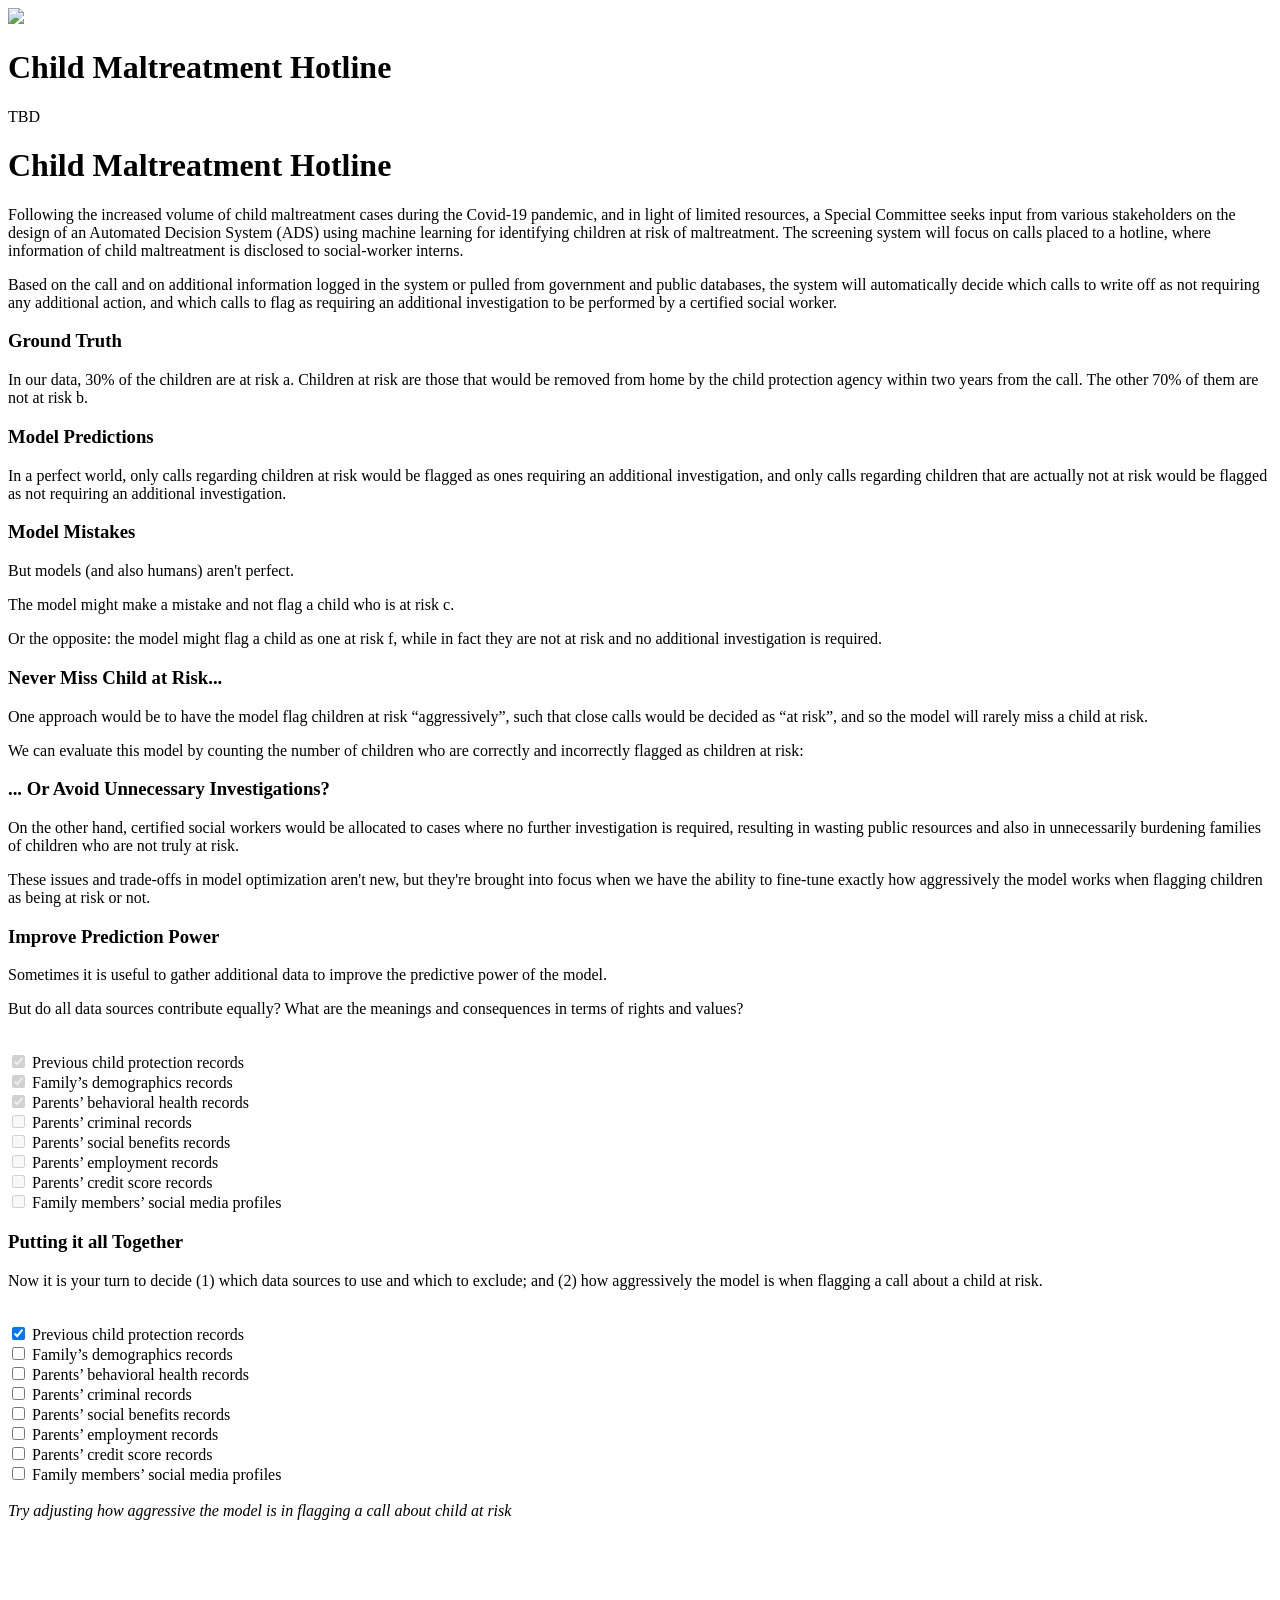
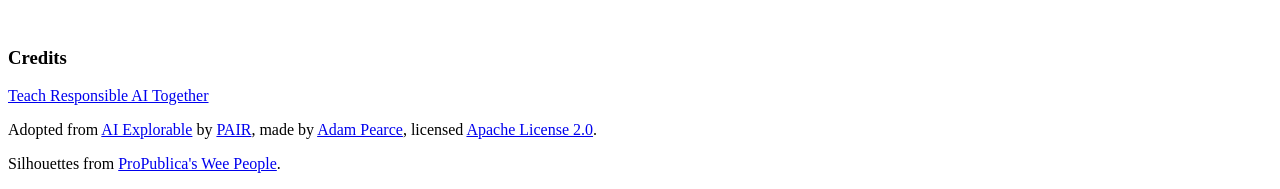
==== website/index.html @ e08fc0c8 "Rename tradeoff folder to website" ====
<!--
@license
Copyright 2020 Google. All Rights Reserved.

Licensed under the Apache License, Version 2.0 (the "License");
you may not use this file except in compliance with the License.
You may obtain a copy of the License at

    http://www.apache.org/licenses/LICENSE-2.0

Unless required by applicable law or agreed to in writing, software
distributed under the License is distributed on an "AS IS" BASIS,
WITHOUT WARRANTIES OR CONDITIONS OF ANY KIND, either express or implied.
See the License for the specific language governing permissions and
limitations under the License.
-->

<!DOCTYPE html>

<html>

<head>
  <meta charset="utf-8">
  <meta name="viewport" content="width=device-width, initial-scale=1">

  <!-- <link rel="apple-touch-icon" sizes="180x180" href="https://pair.withgoogle.com/images/favicon/apple-touch-icon.png">
  <link rel="icon" type="image/png" sizes="32x32" href="https://pair.withgoogle.com/images/favicon/favicon-32x32.png">
  <link rel="icon" type="image/png" sizes="16x16" href="https://pair.withgoogle.com/images/favicon/favicon-16x16.png">
  <link rel="mask-icon" href="https://pair.withgoogle.com/images/favicon/safari-pinned-tab.svg" color="#00695c">
  <link rel="shortcut icon" href="https://pair.withgoogle.com/images/favicon.ico"> -->

  <script>
    !(function () {
      var url = window.location.href
      if (url.slice(-1) != '/' && !url.includes('.html')) window.location = url + '/'
    })()
  </script>

  <title>Child Maltreatment Hotline</title>
  <meta property="og:title" content="Child Maltreatment Hotline">
  <meta property="og:url" content="https://tradeoff.responsibly.ai">

  
  <meta name="og:description" content="TBD">
  
  

  <link rel="stylesheet" type="text/css" href="/style_global.css">

  <link href='https://fonts.googleapis.com/css?family=Roboto+Slab:400,500,700|Roboto:700,500,300' rel='stylesheet'
    type='text/css'>
  <link href="https://fonts.googleapis.com/css?family=Google+Sans:400,500,700" rel="stylesheet">

  <meta name="viewport" content="width=device-width">
</head>

<body>
  <div class='header'>
    <!-- <div class='header-left'> -->
    <a href='https://teach.responsibly.ai/'>
      <img src='https://learn.responsibly.ai/assets/logo.png' style='width: 150px'></img>
    </a>
    <!-- <a href='../'>Explorables</a> -->
    <!-- </div> -->
  </div>

  <h1 class='headline'>Child Maltreatment Hotline</h1>
  <div class="post-summary">TBD</div>
  
<link rel="stylesheet" href="/third_party/weepeople.css">
<link rel="stylesheet" href="/graph-scroll.css">
<link rel="stylesheet" href="/style.css">

<div id='container' class='container-1'>
    <div id='graph'></div>
    <div id='sections'>


        <div>
            <h1>Child Maltreatment Hotline</h1>

            <p>Following the increased volume of child maltreatment cases during the Covid-19 pandemic, and in light of
                limited
                resources, a Special Committee seeks input from various stakeholders on the design of an Automated
                Decision System (ADS)
                using machine learning for identifying children at risk of maltreatment. The screening system will focus
                on calls placed
                to a hotline, where information of child maltreatment is disclosed to social-worker interns.


            <p>Based on the call and on additional information logged in the system or pulled from government and public
                databases, the
                system will automatically decide which calls to write off as not requiring any additional action, and
                which calls to
                flag as requiring an additional investigation to be performed by a certified social worker.


        </div>


        <div>
            <h3>Ground Truth</h3>

            <p>In our data, 30% of the children are at risk <wee class='sick'>a</wee>. Children at risk are those that
                would be removed from home by the child protection agency within two years from the
                call. The other 70% of them are not at risk <wee class='well'>b</wee>.
        </div>


        <div>
            <h3>Model Predictions</h3>


            <p>In a perfect world, only calls regarding children at risk would be <bg class='sick'>flagged as ones
                    requiring an additional
                    investigation</bg>, and only calls regarding children that are actually not at risk would be <bg>
                    flagged
                    as not requiring an
                    additional investigation</bg>.

        </div>


        <div>
            <h3>Model Mistakes</h3>

            <p>But models (and also humans) aren't perfect.

            <p>The model might make a mistake and not flag a child who is at risk <wee class='sick bg-well'>c</wee>.

            <p>Or the opposite: the model might flag a child as one at risk <wee class='well bg-sick'>f</wee>, while in
                fact they are not at risk and no additional investigation is required.
        </div>


        <div>
            <h3>Never Miss Child at Risk...</h3>

            <p>One approach would be to have the model flag children at risk “aggressively”, such that close calls would
                be decided as
                “at risk”, and so the model will rarely miss a child at risk.

            <p>We can evaluate this model by counting the number of children who are correctly and incorrectly flagged
                as children at
                risk:

            <div class='metrics'></div>

        </div>


        <div>
            <h3>... Or Avoid Unnecessary Investigations?</h3>

            <p>On the other hand, certified social workers would be allocated to cases where no further investigation is
                required,
                resulting in wasting public resources and also in unnecessarily burdening families of children who are
                not truly at
                risk.

            <div class='metrics'></div>

            <p>These issues and trade-offs in model optimization aren't new, but they're brought into focus when we have
                the ability to
                fine-tune exactly how aggressively the model works when flagging children as being at risk or not.

        </div>

        <div>
            <h3>Improve Prediction Power</h3>

            <p>Sometimes it is useful to gather additional data to improve the predictive power of the model.
            <p>But do all data sources contribute equally? What are the meanings and consequences in terms of rights and
                values?

            <div class='metrics'></div>
            <br>


            <form>
                <input type="checkbox" id="child-protection" name="child-protection" value=".2" checked disabled>
                <label for="child-protection">Previous child protection records</label><br>

                <input type="checkbox" id="bio" name="bio" value=".2" checked disabled>
                <label for="bio">Family’s demographics records</label><br>

                <input type="checkbox" id="behavioral-health" name="behavioral-health" value=".1" checked disabled>
                <label for="behavioral-health">Parents’ behavioral health records</label><br>

                <input type="checkbox" id="criminal" name="criminal" value=".1" disabled>
                <label for="criminal">Parents’ criminal records</label><br>

                <input type="checkbox" id="social-benefits" name="social-benefits" value=".05" disabled>
                <label for="social-benefits">Parents’ social benefits records</label><br>

                <input type="checkbox" id="employment" name="employment" value=".1" disabled>
                <label for="employment">Parents’ employment records</label><br>

                <input type="checkbox" id="credit-score" name="credit-score" value=".05" disabled>
                <label for="credit-score">Parents’ credit score records</label><br>

                <input type="checkbox" id="social-media" name="social-media" value=".25" disabled>
                <label for="social-media">Family members’ social media profiles</label><br>
            </form>



        </div>

        <div>
            <h3>Putting it all Together</h3>

            <p>Now it is your turn to decide (1) which data sources to use and which to exclude; and (2) how
                aggressively the model is
                when flagging a call about a child at risk.


            <div class='metrics'></div>

            <br>

            <form id="datasources">

                <input type="checkbox" id="child-protection" name="child-protection" value=".2" checked>
                <label for="child-protection">Previous child protection records</label>
                <span data-tooltip="Previous calls to hotline, investigation and reports on each family member.">
                    <i class="fa-solid fa-circle-info icon"></i>
                </span>
                <br>

                <input type="checkbox" id="bio" name="bio" value=".2">
                <label for="bio">Family’s demographics records</label>
                <span data-tooltip="Age, race, ethnicity, gender, marital status, number of children and address.">
                    <i class="fa-solid fa-circle-info icon"></i>
                </span>
                <br>

                <input type="checkbox" id="behavioral-health" name="behavioral-health" value=".1">
                <label for="behavioral-health">Parents’ behavioral health records</label>
                <span data-tooltip="Medication prescriptions, counseling session start and stop times, results of clinical tests, diagnosis, symptoms and prognosis.">
                    <i class="fa-solid fa-circle-info icon"></i>
                </span>
                <br>

                <input type="checkbox" id="criminal" name="criminal" value=".1">
                <label for="criminal">Parents’ criminal records</label>
                <span data-tooltip="Arrests, criminal charges and the disposition of those charges.">
                    <i class="fa-solid fa-circle-info icon"></i>
                </span>
                <br>

                <input type="checkbox" id="social-benefits" name="social-benefits" value=".05">
                <label for="social-benefits">Parents’ social benefits records</label>
                <span data-tooltip="Past and current support from government  social welfare services and agencies.">
                    <i class="fa-solid fa-circle-info icon"></i>
                </span>
                <br>

                <input type="checkbox" id="employment" name="employment" value=".1">
                <label for="employment">Parents’ employment records</label>
                <span data-tooltip="Past and current employment, including start and end dates, employer name and job title.">
                    <i class="fa-solid fa-circle-info icon"></i>
                </span>
                <br>

                <input type="checkbox" id="credit-score" name="credit-score" value=".05">
                <label for="credit-score">Parents’ credit score records</label>
                <span data-tooltip="Credit scores, credit accounts, payment history, account balances, bankruptcies.">
                    <i class="fa-solid fa-circle-info icon"></i>
                </span>
                <br>

                <input type="checkbox" id="social-media" name="social-media" value=".25">
                <label for="social-media">Family members’ social media profiles</label>
                <span data-tooltip="Social media username and publicly available information in all social media platforms.">
                    <i class="fa-solid fa-circle-info icon"></i>
                </span>
                <br>

            </form>

            <br>
            <div class='slider threshold'></div>
            <i id='adjust-text'> Try adjusting how aggressive the model is in flagging a call about child at
                risk</i>
        </div>



    </div>
</div>
</div>
</div>

<br><br><br><br><br><br>

<h3>Credits</h3>

<p><a href="https://teach.responsibly.ai/">Teach Responsible AI Together</a>

<p>Adopted from <a href="https://pair.withgoogle.com/explorables/">AI Explorable</a> by <a
        href="https://pair.withgoogle.com/">PAIR</a>, made by <a href="https://roadtolarissa.com/">Adam Pearce</a>,
    licensed <a href="https://github.com/PAIR-code/ai-explorables">Apache License 2.0</a>.


<p>Silhouettes from <a href='https://github.com/propublica/weepeople'>ProPublica's Wee People</a>.




    <script src='/third_party/seedrandom.min.js'></script>
    <script src='/third_party/d3_.js'></script>
    <script src='/third_party/swoopy-drag.js'></script>
    <script src='/third_party/topojson-server.js'></script>
    <script src='/third_party/topojson-client.js'></script>
    <script src='/third_party/misc.js'></script>
    <script src='/annotations.js'></script>

    <script src='/students.js'></script>
    <script src='/sel.js'></script>
    <script src='/slider.js'></script>
    <script src='/mini.js'></script>
    <script src='/metrics.js'></script>
    <script src='/slides.js'></script>
    <script src='/sim-params.js'></script>
    <script src='/data-sources.js'></script>
    <script src='/gs.js'></script>
    <script src='/init.js'></script>

    <link rel="stylesheet" href="/base-rate/style.css">
    <script src='/base-rate/script.js'></script>

    <link rel="stylesheet" type="text/css" href="/tooltip.css">
    <script src="https://kit.fontawesome.com/994e94b7a6.js" crossorigin="anonymous"></script>

    <!-- <script src='../third_party/recirc.js'></script> -->
</body>

<!-- <script async src="https://www.googletagmanager.com/gtag/js?id=UA-138505774-1"></script>
<script>
  if (window.location.origin === 'https://pair.withgoogle.com') {
    window.dataLayer = window.dataLayer || [];
    function gtag() { dataLayer.push(arguments); }
    gtag('js', new Date());
    gtag('config', 'UA-138505774-1');
  }
</script> -->


</html>
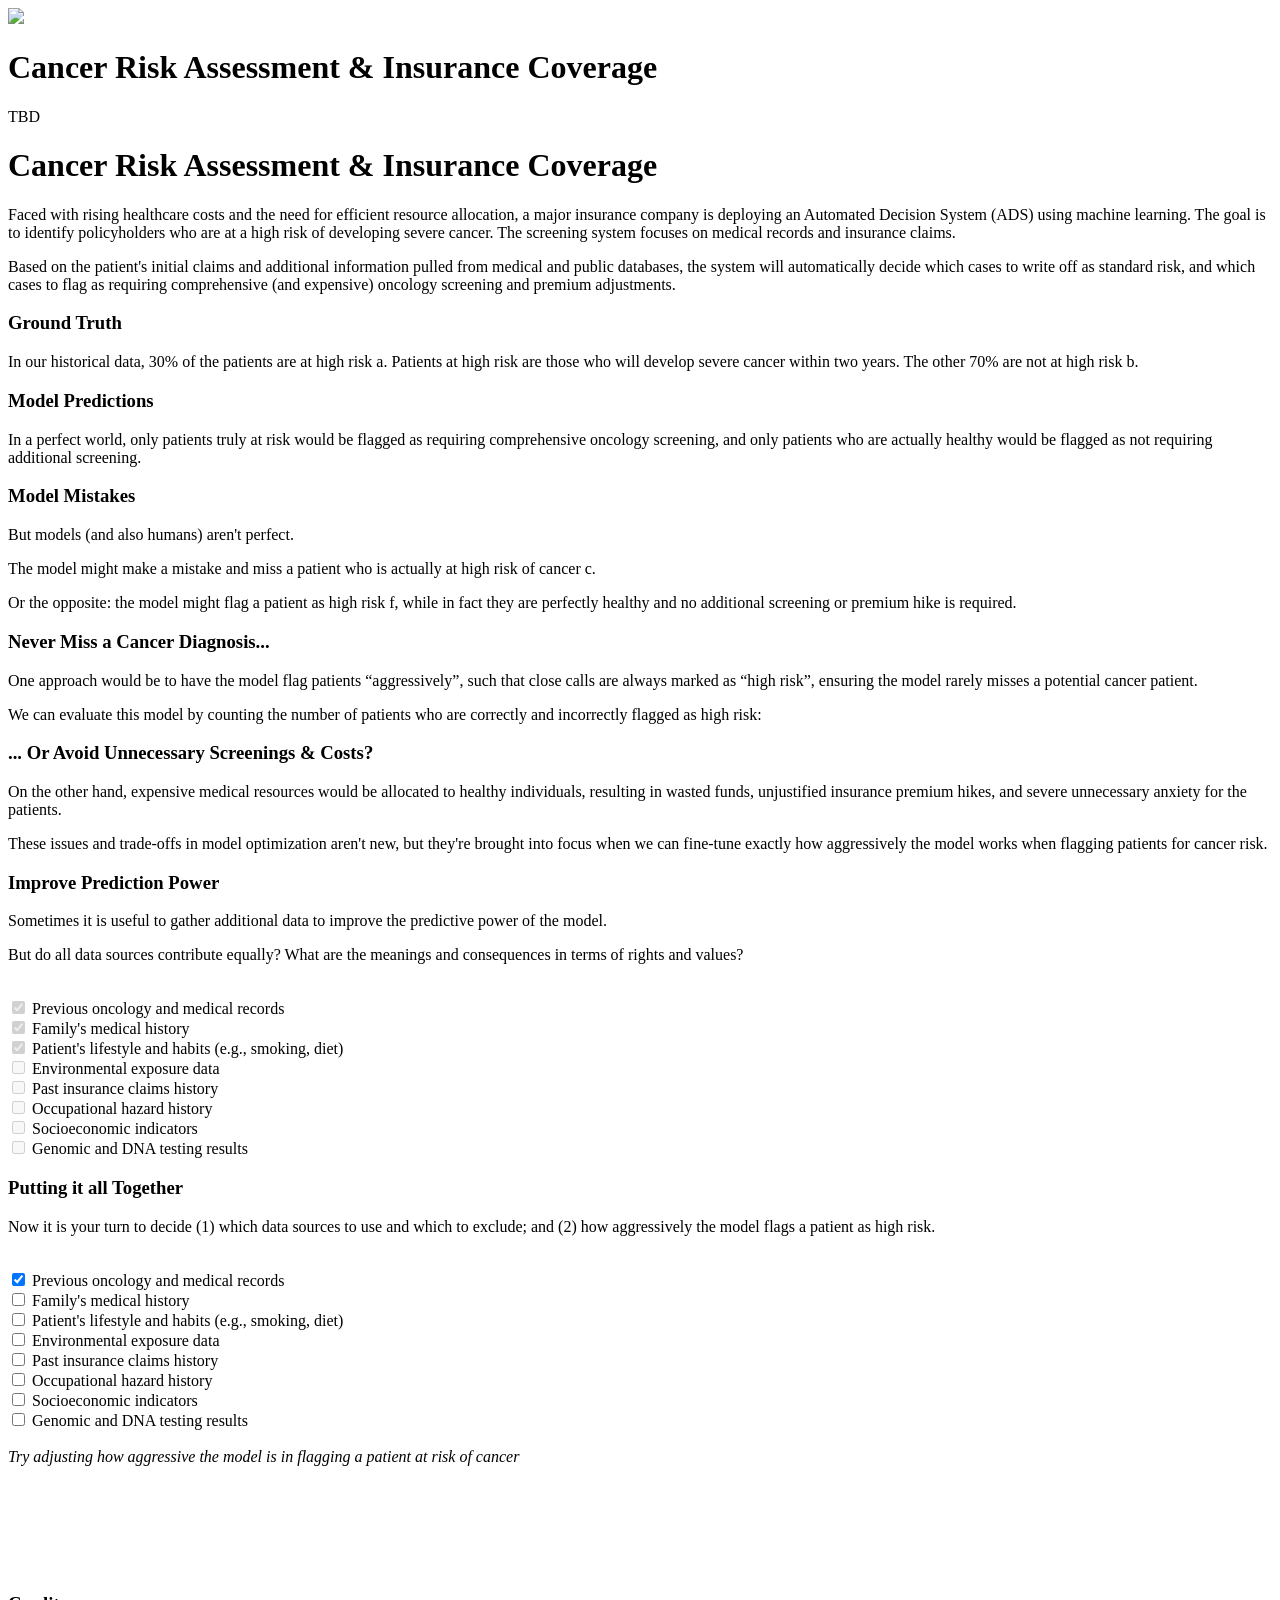
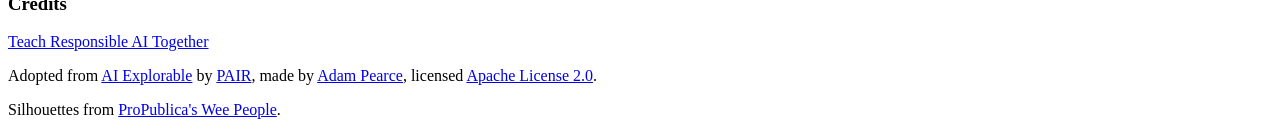
==== commit 2bd2637a: "Update index.html narrative to Cancer Risk Assessment & Insurance Coverage" ====
--- a/website/index.html
+++ b/website/index.html
@@ -36,8 +36,8 @@
     })()
   </script>
 
-  <title>Child Maltreatment Hotline</title>
-  <meta property="og:title" content="Child Maltreatment Hotline">
+  <title>Cancer Risk Assessment & Insurance Coverage</title>
+  <meta property="og:title" content="Cancer Risk Assessment & Insurance Coverage">
   <meta property="og:url" content="https://tradeoff.responsibly.ai">
 
   
@@ -64,7 +64,7 @@
     <!-- </div> -->
   </div>
 
-  <h1 class='headline'>Child Maltreatment Hotline</h1>
+  <h1 class='headline'>Cancer Risk Assessment & Insurance Coverage</h1>
   <div class="post-summary">TBD</div>
   
 <link rel="stylesheet" href="/third_party/weepeople.css">
@@ -77,22 +77,12 @@
 
 
         <div>
-            <h1>Child Maltreatment Hotline</h1>
-
-            <p>Following the increased volume of child maltreatment cases during the Covid-19 pandemic, and in light of
-                limited
-                resources, a Special Committee seeks input from various stakeholders on the design of an Automated
-                Decision System (ADS)
-                using machine learning for identifying children at risk of maltreatment. The screening system will focus
-                on calls placed
-                to a hotline, where information of child maltreatment is disclosed to social-worker interns.
-
-
-            <p>Based on the call and on additional information logged in the system or pulled from government and public
-                databases, the
-                system will automatically decide which calls to write off as not requiring any additional action, and
-                which calls to
-                flag as requiring an additional investigation to be performed by a certified social worker.
+            <h1>Cancer Risk Assessment & Insurance Coverage</h1>
+
+            <p>Faced with rising healthcare costs and the need for efficient resource allocation, a major insurance company is deploying an Automated Decision System (ADS) using machine learning. The goal is to identify policyholders who are at a high risk of developing severe cancer. The screening system focuses on medical records and insurance claims.
+
+
+            <p>Based on the patient's initial claims and additional information pulled from medical and public databases, the system will automatically decide which cases to write off as standard risk, and which cases to flag as requiring comprehensive (and expensive) oncology screening and premium adjustments.
 
 
         </div>
@@ -101,9 +91,7 @@
         <div>
             <h3>Ground Truth</h3>
 
-            <p>In our data, 30% of the children are at risk <wee class='sick'>a</wee>. Children at risk are those that
-                would be removed from home by the child protection agency within two years from the
-                call. The other 70% of them are not at risk <wee class='well'>b</wee>.
+            <p>In our historical data, 30% of the patients are at high risk <wee class='sick'>a</wee>. Patients at high risk are those who will develop severe cancer within two years. The other 70% are not at high risk <wee class='well'>b</wee>.
         </div>
 
 
@@ -111,12 +99,7 @@
             <h3>Model Predictions</h3>
 
 
-            <p>In a perfect world, only calls regarding children at risk would be <bg class='sick'>flagged as ones
-                    requiring an additional
-                    investigation</bg>, and only calls regarding children that are actually not at risk would be <bg>
-                    flagged
-                    as not requiring an
-                    additional investigation</bg>.
+            <p>In a perfect world, only patients truly at risk would be <bg class='sick'>flagged as requiring comprehensive oncology screening</bg>, and only patients who are actually healthy would be <bg>flagged as not requiring additional screening</bg>.
 
         </div>
 
@@ -126,23 +109,18 @@
 
             <p>But models (and also humans) aren't perfect.
 
-            <p>The model might make a mistake and not flag a child who is at risk <wee class='sick bg-well'>c</wee>.
-
-            <p>Or the opposite: the model might flag a child as one at risk <wee class='well bg-sick'>f</wee>, while in
-                fact they are not at risk and no additional investigation is required.
-        </div>
-
-
-        <div>
-            <h3>Never Miss Child at Risk...</h3>
-
-            <p>One approach would be to have the model flag children at risk “aggressively”, such that close calls would
-                be decided as
-                “at risk”, and so the model will rarely miss a child at risk.
-
-            <p>We can evaluate this model by counting the number of children who are correctly and incorrectly flagged
-                as children at
-                risk:
+            <p>The model might make a mistake and miss a patient who is actually at high risk of cancer <wee class='sick bg-well'>c</wee>.
+
+            <p>Or the opposite: the model might flag a patient as high risk <wee class='well bg-sick'>f</wee>, while in fact they are perfectly healthy and no additional screening or premium hike is required.
+        </div>
+
+
+        <div>
+            <h3>Never Miss a Cancer Diagnosis...</h3>
+
+            <p>One approach would be to have the model flag patients “aggressively”, such that close calls are always marked as “high risk”, ensuring the model rarely misses a potential cancer patient.
+
+            <p>We can evaluate this model by counting the number of patients who are correctly and incorrectly flagged as high risk:
 
             <div class='metrics'></div>
 
@@ -150,19 +128,13 @@
 
 
         <div>
-            <h3>... Or Avoid Unnecessary Investigations?</h3>
-
-            <p>On the other hand, certified social workers would be allocated to cases where no further investigation is
-                required,
-                resulting in wasting public resources and also in unnecessarily burdening families of children who are
-                not truly at
-                risk.
+            <h3>... Or Avoid Unnecessary Screenings & Costs?</h3>
+
+            <p>On the other hand, expensive medical resources would be allocated to healthy individuals, resulting in wasted funds, unjustified insurance premium hikes, and severe unnecessary anxiety for the patients.
 
             <div class='metrics'></div>
 
-            <p>These issues and trade-offs in model optimization aren't new, but they're brought into focus when we have
-                the ability to
-                fine-tune exactly how aggressively the model works when flagging children as being at risk or not.
+            <p>These issues and trade-offs in model optimization aren't new, but they're brought into focus when we can fine-tune exactly how aggressively the model works when flagging patients for cancer risk.
 
         </div>
 
@@ -179,28 +151,28 @@
 
             <form>
                 <input type="checkbox" id="child-protection" name="child-protection" value=".2" checked disabled>
-                <label for="child-protection">Previous child protection records</label><br>
+                <label for="child-protection">Previous oncology and medical records</label><br>
 
                 <input type="checkbox" id="bio" name="bio" value=".2" checked disabled>
-                <label for="bio">Family’s demographics records</label><br>
+                <label for="bio">Family's medical history</label><br>
 
                 <input type="checkbox" id="behavioral-health" name="behavioral-health" value=".1" checked disabled>
-                <label for="behavioral-health">Parents’ behavioral health records</label><br>
+                <label for="behavioral-health">Patient's lifestyle and habits (e.g., smoking, diet)</label><br>
 
                 <input type="checkbox" id="criminal" name="criminal" value=".1" disabled>
-                <label for="criminal">Parents’ criminal records</label><br>
+                <label for="criminal">Environmental exposure data</label><br>
 
                 <input type="checkbox" id="social-benefits" name="social-benefits" value=".05" disabled>
-                <label for="social-benefits">Parents’ social benefits records</label><br>
+                <label for="social-benefits">Past insurance claims history</label><br>
 
                 <input type="checkbox" id="employment" name="employment" value=".1" disabled>
-                <label for="employment">Parents’ employment records</label><br>
+                <label for="employment">Occupational hazard history</label><br>
 
                 <input type="checkbox" id="credit-score" name="credit-score" value=".05" disabled>
-                <label for="credit-score">Parents’ credit score records</label><br>
+                <label for="credit-score">Socioeconomic indicators</label><br>
 
                 <input type="checkbox" id="social-media" name="social-media" value=".25" disabled>
-                <label for="social-media">Family members’ social media profiles</label><br>
+                <label for="social-media">Genomic and DNA testing results</label><br>
             </form>
 
 
@@ -210,9 +182,7 @@
         <div>
             <h3>Putting it all Together</h3>
 
-            <p>Now it is your turn to decide (1) which data sources to use and which to exclude; and (2) how
-                aggressively the model is
-                when flagging a call about a child at risk.
+            <p>Now it is your turn to decide (1) which data sources to use and which to exclude; and (2) how aggressively the model flags a patient as high risk.
 
 
             <div class='metrics'></div>
@@ -222,56 +192,56 @@
             <form id="datasources">
 
                 <input type="checkbox" id="child-protection" name="child-protection" value=".2" checked>
-                <label for="child-protection">Previous child protection records</label>
+                <label for="child-protection">Previous oncology and medical records</label>
                 <span data-tooltip="Previous calls to hotline, investigation and reports on each family member.">
                     <i class="fa-solid fa-circle-info icon"></i>
                 </span>
                 <br>
 
                 <input type="checkbox" id="bio" name="bio" value=".2">
-                <label for="bio">Family’s demographics records</label>
+                <label for="bio">Family's medical history</label>
                 <span data-tooltip="Age, race, ethnicity, gender, marital status, number of children and address.">
                     <i class="fa-solid fa-circle-info icon"></i>
                 </span>
                 <br>
 
                 <input type="checkbox" id="behavioral-health" name="behavioral-health" value=".1">
-                <label for="behavioral-health">Parents’ behavioral health records</label>
+                <label for="behavioral-health">Patient's lifestyle and habits (e.g., smoking, diet)</label>
                 <span data-tooltip="Medication prescriptions, counseling session start and stop times, results of clinical tests, diagnosis, symptoms and prognosis.">
                     <i class="fa-solid fa-circle-info icon"></i>
                 </span>
                 <br>
 
                 <input type="checkbox" id="criminal" name="criminal" value=".1">
-                <label for="criminal">Parents’ criminal records</label>
+                <label for="criminal">Environmental exposure data</label>
                 <span data-tooltip="Arrests, criminal charges and the disposition of those charges.">
                     <i class="fa-solid fa-circle-info icon"></i>
                 </span>
                 <br>
 
                 <input type="checkbox" id="social-benefits" name="social-benefits" value=".05">
-                <label for="social-benefits">Parents’ social benefits records</label>
+                <label for="social-benefits">Past insurance claims history</label>
                 <span data-tooltip="Past and current support from government  social welfare services and agencies.">
                     <i class="fa-solid fa-circle-info icon"></i>
                 </span>
                 <br>
 
                 <input type="checkbox" id="employment" name="employment" value=".1">
-                <label for="employment">Parents’ employment records</label>
+                <label for="employment">Occupational hazard history</label>
                 <span data-tooltip="Past and current employment, including start and end dates, employer name and job title.">
                     <i class="fa-solid fa-circle-info icon"></i>
                 </span>
                 <br>
 
                 <input type="checkbox" id="credit-score" name="credit-score" value=".05">
-                <label for="credit-score">Parents’ credit score records</label>
+                <label for="credit-score">Socioeconomic indicators</label>
                 <span data-tooltip="Credit scores, credit accounts, payment history, account balances, bankruptcies.">
                     <i class="fa-solid fa-circle-info icon"></i>
                 </span>
                 <br>
 
                 <input type="checkbox" id="social-media" name="social-media" value=".25">
-                <label for="social-media">Family members’ social media profiles</label>
+                <label for="social-media">Genomic and DNA testing results</label>
                 <span data-tooltip="Social media username and publicly available information in all social media platforms.">
                     <i class="fa-solid fa-circle-info icon"></i>
                 </span>
@@ -281,8 +251,7 @@
 
             <br>
             <div class='slider threshold'></div>
-            <i id='adjust-text'> Try adjusting how aggressive the model is in flagging a call about child at
-                risk</i>
+            <i id='adjust-text'> Try adjusting how aggressive the model is in flagging a patient at risk of cancer</i>
         </div>
 
 
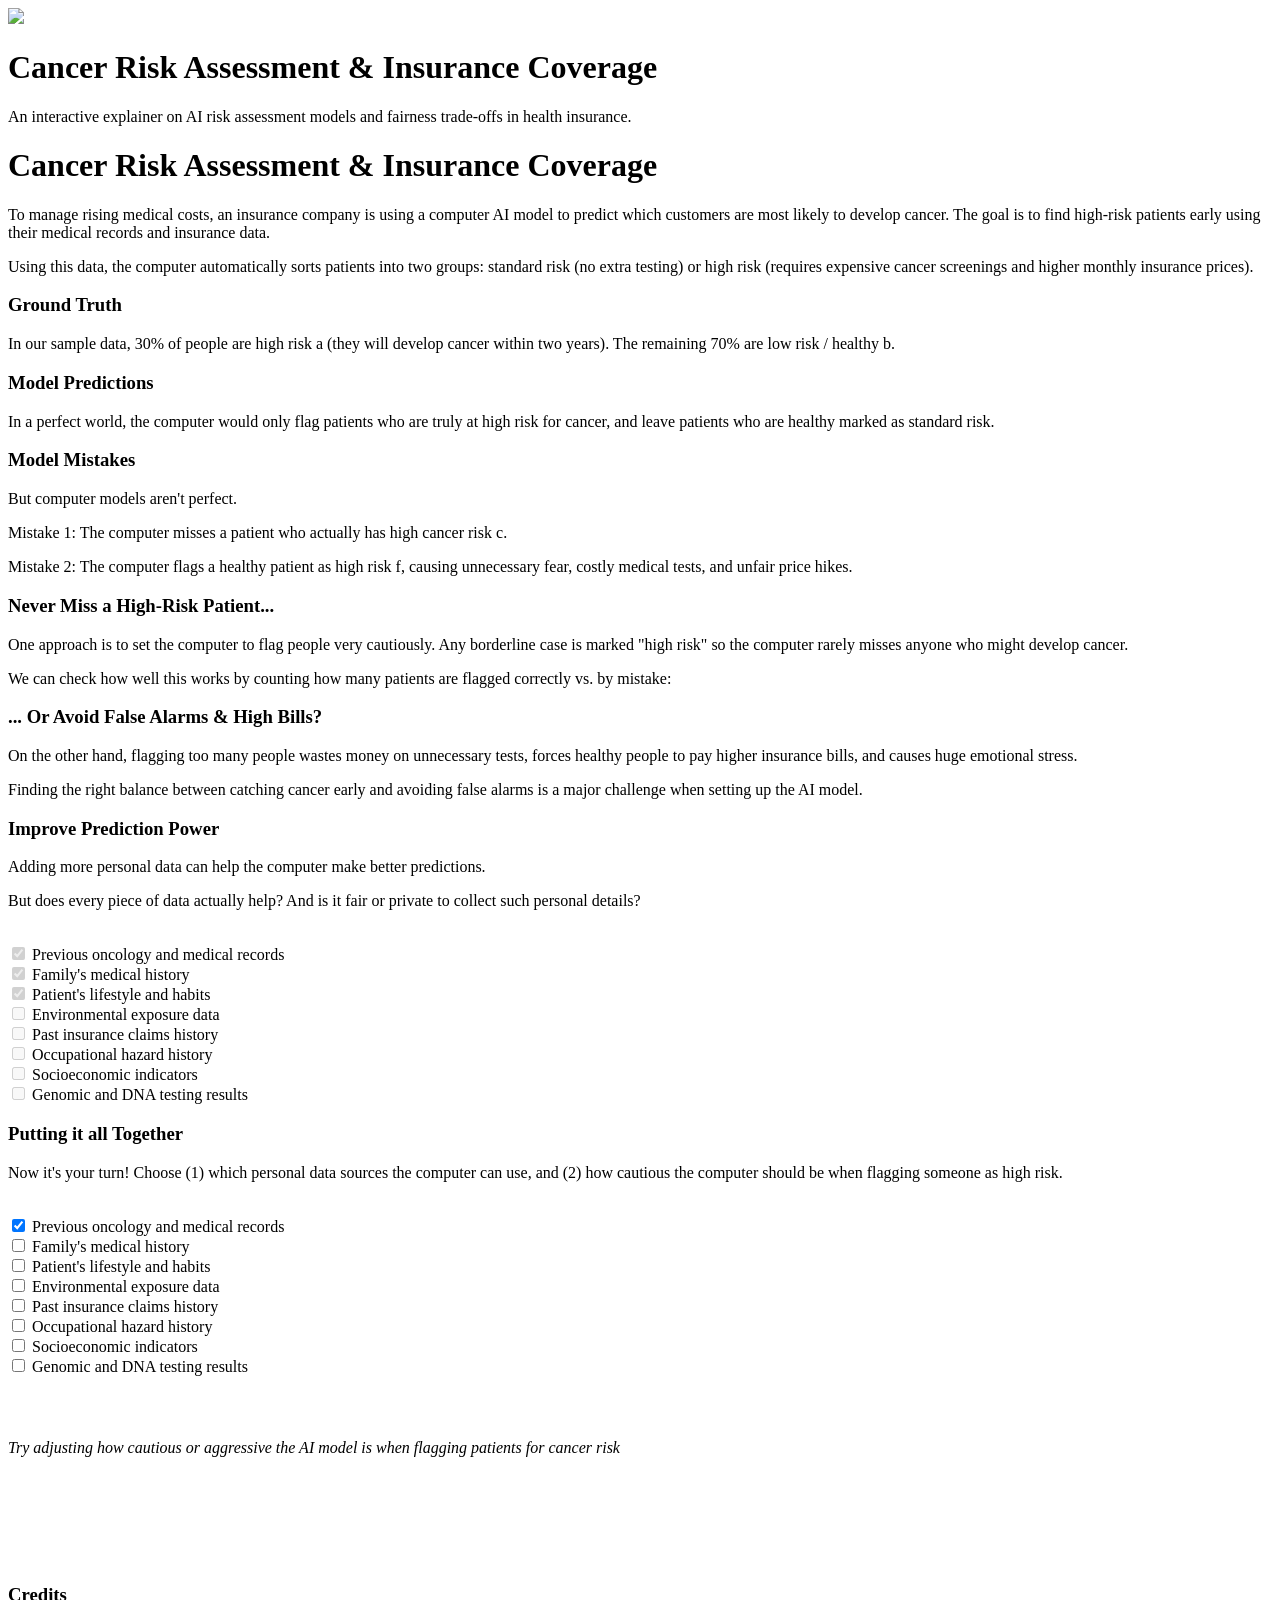
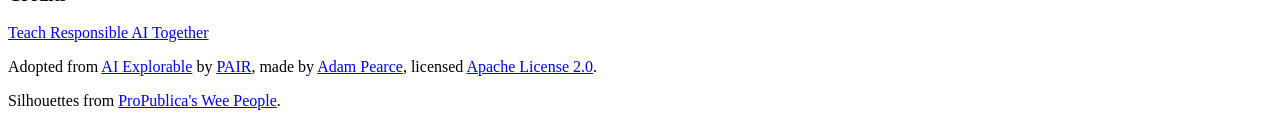
==== commit 78587ae0: "Simplify index.html narrative, update tooltips, and fix aggressiveness slider layout spacing" ====
--- a/website/index.html
+++ b/website/index.html
@@ -41,7 +41,7 @@
   <meta property="og:url" content="https://tradeoff.responsibly.ai">
 
   
-  <meta name="og:description" content="TBD">
+  <meta name="og:description" content="An interactive explainer on AI risk assessment models and fairness trade-offs in health insurance.">
   
   
 
@@ -65,7 +65,7 @@
   </div>
 
   <h1 class='headline'>Cancer Risk Assessment & Insurance Coverage</h1>
-  <div class="post-summary">TBD</div>
+  <div class="post-summary">An interactive explainer on AI risk assessment models and fairness trade-offs in health insurance.</div>
   
 <link rel="stylesheet" href="/third_party/weepeople.css">
 <link rel="stylesheet" href="/graph-scroll.css">
@@ -79,10 +79,10 @@
         <div>
             <h1>Cancer Risk Assessment & Insurance Coverage</h1>
 
-            <p>Faced with rising healthcare costs and the need for efficient resource allocation, a major insurance company is deploying an Automated Decision System (ADS) using machine learning. The goal is to identify policyholders who are at a high risk of developing severe cancer. The screening system focuses on medical records and insurance claims.
-
-
-            <p>Based on the patient's initial claims and additional information pulled from medical and public databases, the system will automatically decide which cases to write off as standard risk, and which cases to flag as requiring comprehensive (and expensive) oncology screening and premium adjustments.
+            <p>To manage rising medical costs, an insurance company is using a computer AI model to predict which customers are most likely to develop cancer. The goal is to find high-risk patients early using their medical records and insurance data.
+
+
+            <p>Using this data, the computer automatically sorts patients into two groups: standard risk (no extra testing) or high risk (requires expensive cancer screenings and higher monthly insurance prices).
 
 
         </div>
@@ -91,7 +91,7 @@
         <div>
             <h3>Ground Truth</h3>
 
-            <p>In our historical data, 30% of the patients are at high risk <wee class='sick'>a</wee>. Patients at high risk are those who will develop severe cancer within two years. The other 70% are not at high risk <wee class='well'>b</wee>.
+            <p>In our sample data, 30% of people are high risk <wee class='sick'>a</wee> (they will develop cancer within two years). The remaining 70% are low risk / healthy <wee class='well'>b</wee>.
         </div>
 
 
@@ -99,7 +99,7 @@
             <h3>Model Predictions</h3>
 
 
-            <p>In a perfect world, only patients truly at risk would be <bg class='sick'>flagged as requiring comprehensive oncology screening</bg>, and only patients who are actually healthy would be <bg>flagged as not requiring additional screening</bg>.
+            <p>In a perfect world, the computer would only flag patients who are <bg class='sick'>truly at high risk for cancer</bg>, and leave patients who are <bg>healthy marked as standard risk</bg>.
 
         </div>
 
@@ -107,20 +107,20 @@
         <div>
             <h3>Model Mistakes</h3>
 
-            <p>But models (and also humans) aren't perfect.
-
-            <p>The model might make a mistake and miss a patient who is actually at high risk of cancer <wee class='sick bg-well'>c</wee>.
-
-            <p>Or the opposite: the model might flag a patient as high risk <wee class='well bg-sick'>f</wee>, while in fact they are perfectly healthy and no additional screening or premium hike is required.
-        </div>
-
-
-        <div>
-            <h3>Never Miss a Cancer Diagnosis...</h3>
-
-            <p>One approach would be to have the model flag patients “aggressively”, such that close calls are always marked as “high risk”, ensuring the model rarely misses a potential cancer patient.
-
-            <p>We can evaluate this model by counting the number of patients who are correctly and incorrectly flagged as high risk:
+            <p>But computer models aren't perfect.
+
+            <p>Mistake 1: The computer misses a patient who actually has high cancer risk <wee class='sick bg-well'>c</wee>.
+
+            <p>Mistake 2: The computer flags a healthy patient as high risk <wee class='well bg-sick'>f</wee>, causing unnecessary fear, costly medical tests, and unfair price hikes.
+        </div>
+
+
+        <div>
+            <h3>Never Miss a High-Risk Patient...</h3>
+
+            <p>One approach is to set the computer to flag people very cautiously. Any borderline case is marked "high risk" so the computer rarely misses anyone who might develop cancer.
+
+            <p>We can check how well this works by counting how many patients are flagged correctly vs. by mistake:
 
             <div class='metrics'></div>
 
@@ -128,22 +128,21 @@
 
 
         <div>
-            <h3>... Or Avoid Unnecessary Screenings & Costs?</h3>
-
-            <p>On the other hand, expensive medical resources would be allocated to healthy individuals, resulting in wasted funds, unjustified insurance premium hikes, and severe unnecessary anxiety for the patients.
+            <h3>... Or Avoid False Alarms & High Bills?</h3>
+
+            <p>On the other hand, flagging too many people wastes money on unnecessary tests, forces healthy people to pay higher insurance bills, and causes huge emotional stress.
 
             <div class='metrics'></div>
 
-            <p>These issues and trade-offs in model optimization aren't new, but they're brought into focus when we can fine-tune exactly how aggressively the model works when flagging patients for cancer risk.
+            <p>Finding the right balance between catching cancer early and avoiding false alarms is a major challenge when setting up the AI model.
 
         </div>
 
         <div>
             <h3>Improve Prediction Power</h3>
 
-            <p>Sometimes it is useful to gather additional data to improve the predictive power of the model.
-            <p>But do all data sources contribute equally? What are the meanings and consequences in terms of rights and
-                values?
+            <p>Adding more personal data can help the computer make better predictions.
+            <p>But does every piece of data actually help? And is it fair or private to collect such personal details?
 
             <div class='metrics'></div>
             <br>
@@ -157,7 +156,7 @@
                 <label for="bio">Family's medical history</label><br>
 
                 <input type="checkbox" id="behavioral-health" name="behavioral-health" value=".1" checked disabled>
-                <label for="behavioral-health">Patient's lifestyle and habits (e.g., smoking, diet)</label><br>
+                <label for="behavioral-health">Patient's lifestyle and habits</label><br>
 
                 <input type="checkbox" id="criminal" name="criminal" value=".1" disabled>
                 <label for="criminal">Environmental exposure data</label><br>
@@ -182,7 +181,7 @@
         <div>
             <h3>Putting it all Together</h3>
 
-            <p>Now it is your turn to decide (1) which data sources to use and which to exclude; and (2) how aggressively the model flags a patient as high risk.
+            <p>Now it's your turn! Choose (1) which personal data sources the computer can use, and (2) how cautious the computer should be when flagging someone as high risk.
 
 
             <div class='metrics'></div>
@@ -193,56 +192,56 @@
 
                 <input type="checkbox" id="child-protection" name="child-protection" value=".2" checked>
                 <label for="child-protection">Previous oncology and medical records</label>
-                <span data-tooltip="Previous calls to hotline, investigation and reports on each family member.">
+                <span data-tooltip="Past hospital stays, doctor visits, and official medical diagnoses.">
                     <i class="fa-solid fa-circle-info icon"></i>
                 </span>
                 <br>
 
                 <input type="checkbox" id="bio" name="bio" value=".2">
                 <label for="bio">Family's medical history</label>
-                <span data-tooltip="Age, race, ethnicity, gender, marital status, number of children and address.">
+                <span data-tooltip="Family history of cancer, age, gender, and basic demographic info.">
                     <i class="fa-solid fa-circle-info icon"></i>
                 </span>
                 <br>
 
                 <input type="checkbox" id="behavioral-health" name="behavioral-health" value=".1">
-                <label for="behavioral-health">Patient's lifestyle and habits (e.g., smoking, diet)</label>
-                <span data-tooltip="Medication prescriptions, counseling session start and stop times, results of clinical tests, diagnosis, symptoms and prognosis.">
+                <label for="behavioral-health">Patient's lifestyle and habits</label>
+                <span data-tooltip="Daily habits including smoking, alcohol use, diet, and physical activity.">
                     <i class="fa-solid fa-circle-info icon"></i>
                 </span>
                 <br>
 
                 <input type="checkbox" id="criminal" name="criminal" value=".1">
                 <label for="criminal">Environmental exposure data</label>
-                <span data-tooltip="Arrests, criminal charges and the disposition of those charges.">
+                <span data-tooltip="Air quality, pollution, and harmful chemical exposures where the patient lives or works.">
                     <i class="fa-solid fa-circle-info icon"></i>
                 </span>
                 <br>
 
                 <input type="checkbox" id="social-benefits" name="social-benefits" value=".05">
                 <label for="social-benefits">Past insurance claims history</label>
-                <span data-tooltip="Past and current support from government  social welfare services and agencies.">
+                <span data-tooltip="History of past medical claims, treatments, and insurance payouts.">
                     <i class="fa-solid fa-circle-info icon"></i>
                 </span>
                 <br>
 
                 <input type="checkbox" id="employment" name="employment" value=".1">
                 <label for="employment">Occupational hazard history</label>
-                <span data-tooltip="Past and current employment, including start and end dates, employer name and job title.">
+                <span data-tooltip="Workplace conditions, physical labor, and job-related health hazards.">
                     <i class="fa-solid fa-circle-info icon"></i>
                 </span>
                 <br>
 
                 <input type="checkbox" id="credit-score" name="credit-score" value=".05">
                 <label for="credit-score">Socioeconomic indicators</label>
-                <span data-tooltip="Credit scores, credit accounts, payment history, account balances, bankruptcies.">
+                <span data-tooltip="Income level, household status, and general financial stability.">
                     <i class="fa-solid fa-circle-info icon"></i>
                 </span>
                 <br>
 
                 <input type="checkbox" id="social-media" name="social-media" value=".25">
                 <label for="social-media">Genomic and DNA testing results</label>
-                <span data-tooltip="Social media username and publicly available information in all social media platforms.">
+                <span data-tooltip="Results from genetic screening tests that show hereditary cancer risks.">
                     <i class="fa-solid fa-circle-info icon"></i>
                 </span>
                 <br>
@@ -250,8 +249,8 @@
             </form>
 
             <br>
-            <div class='slider threshold'></div>
-            <i id='adjust-text'> Try adjusting how aggressive the model is in flagging a patient at risk of cancer</i>
+            <div class='slider threshold' style='margin-top: 45px;'></div>
+            <i id='adjust-text'> Try adjusting how cautious or aggressive the AI model is when flagging patients for cancer risk</i>
         </div>
 
 
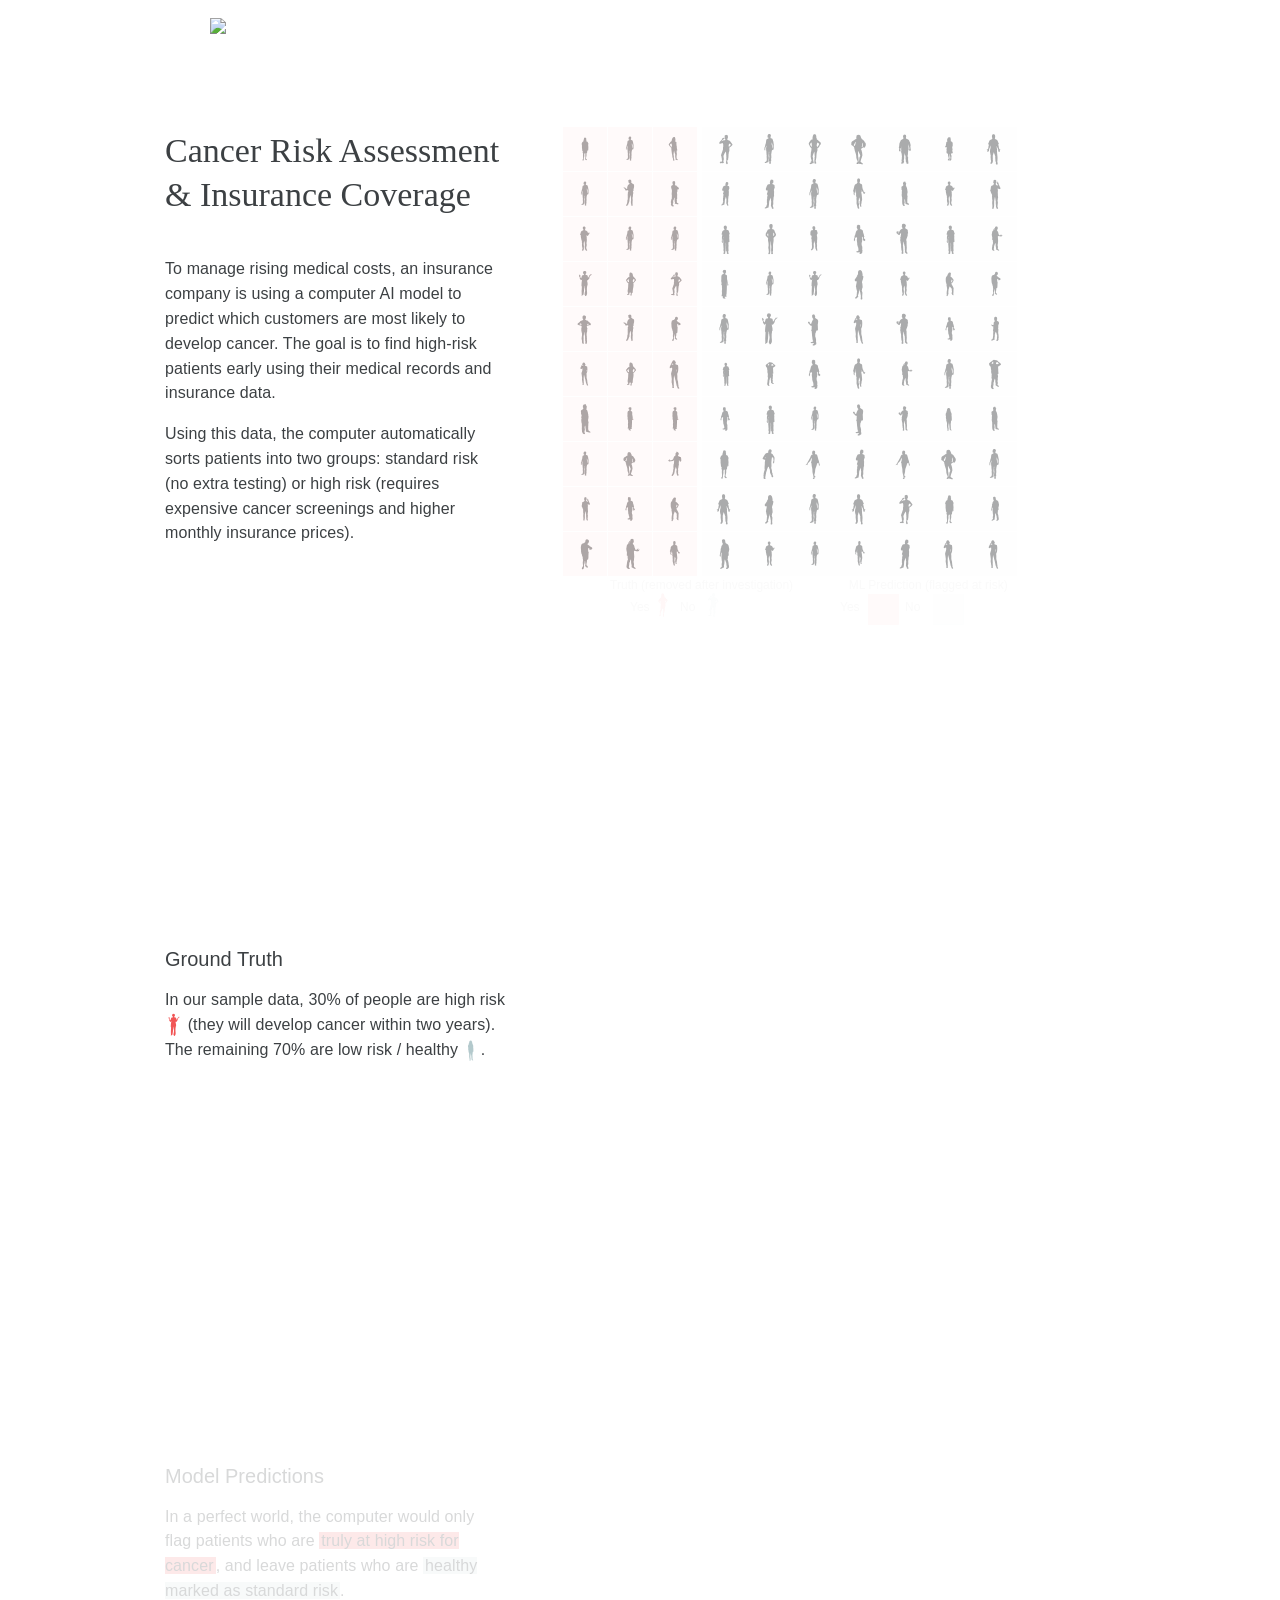
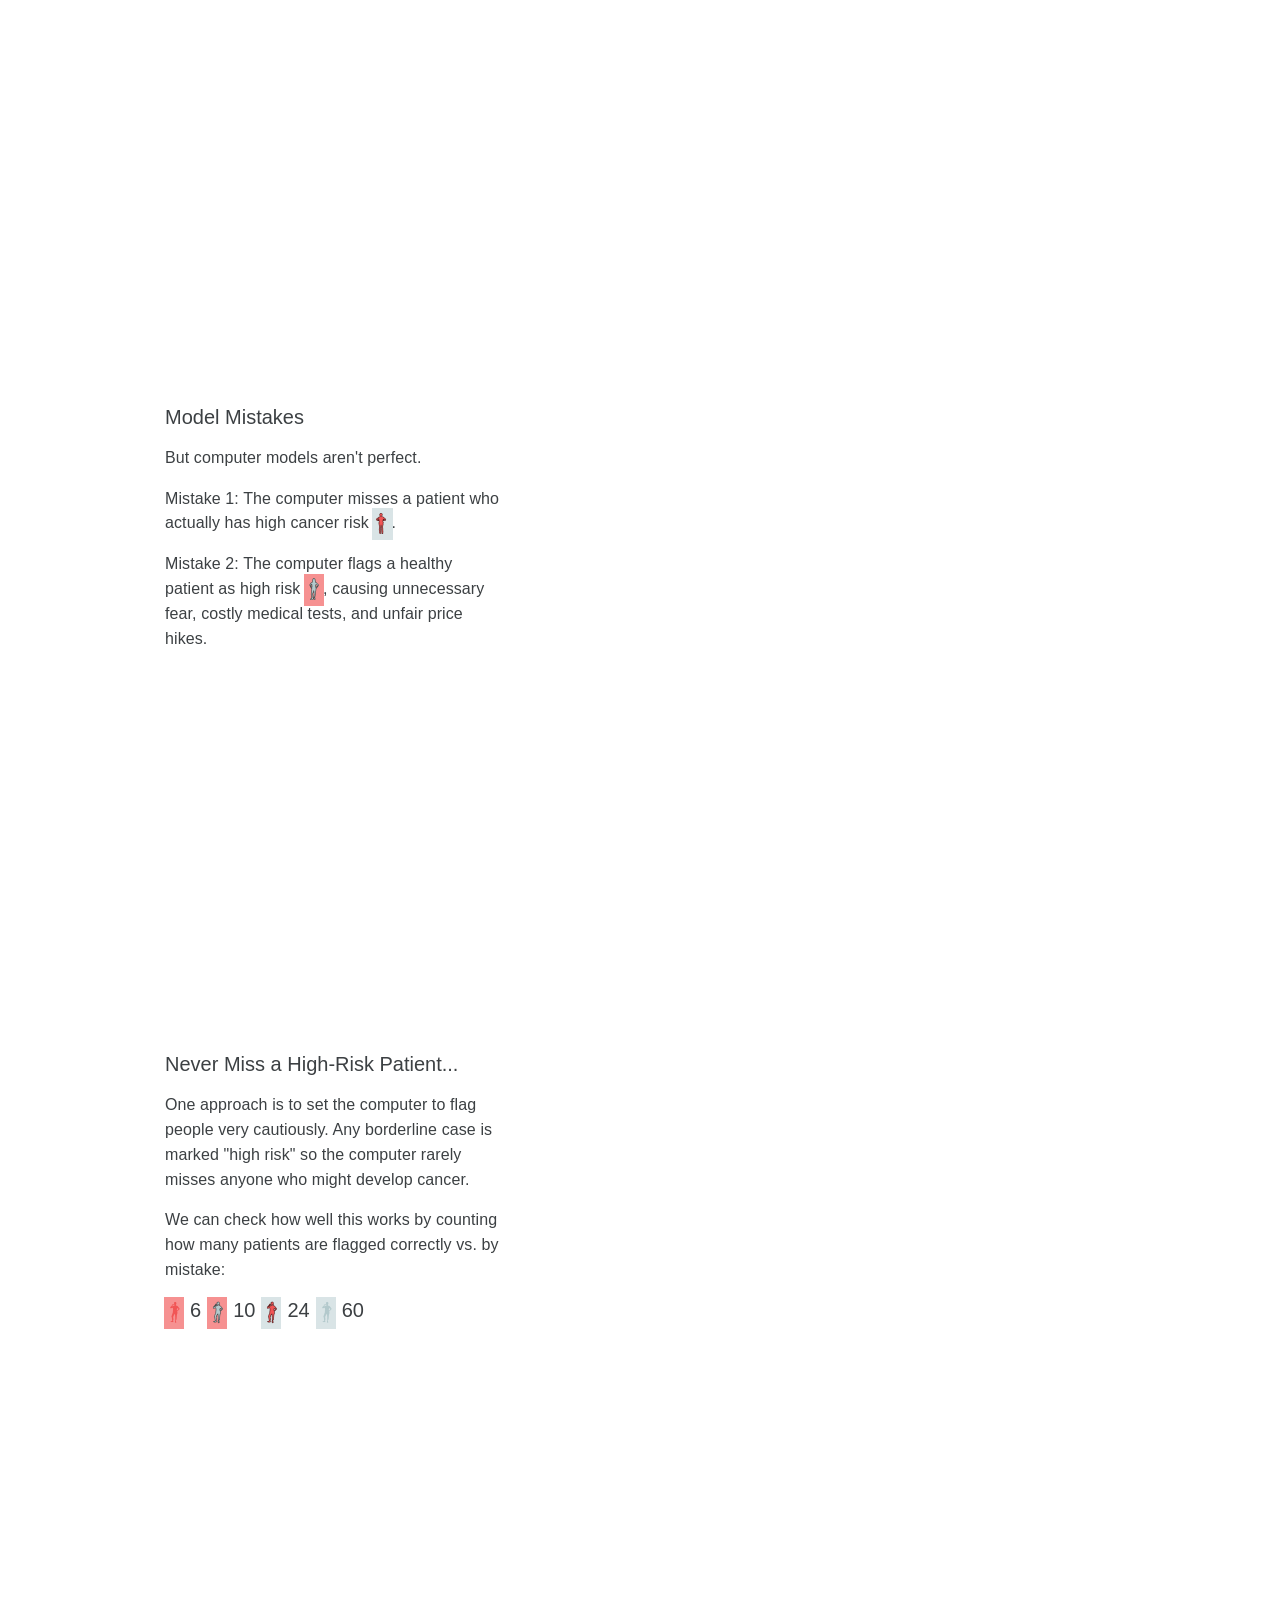
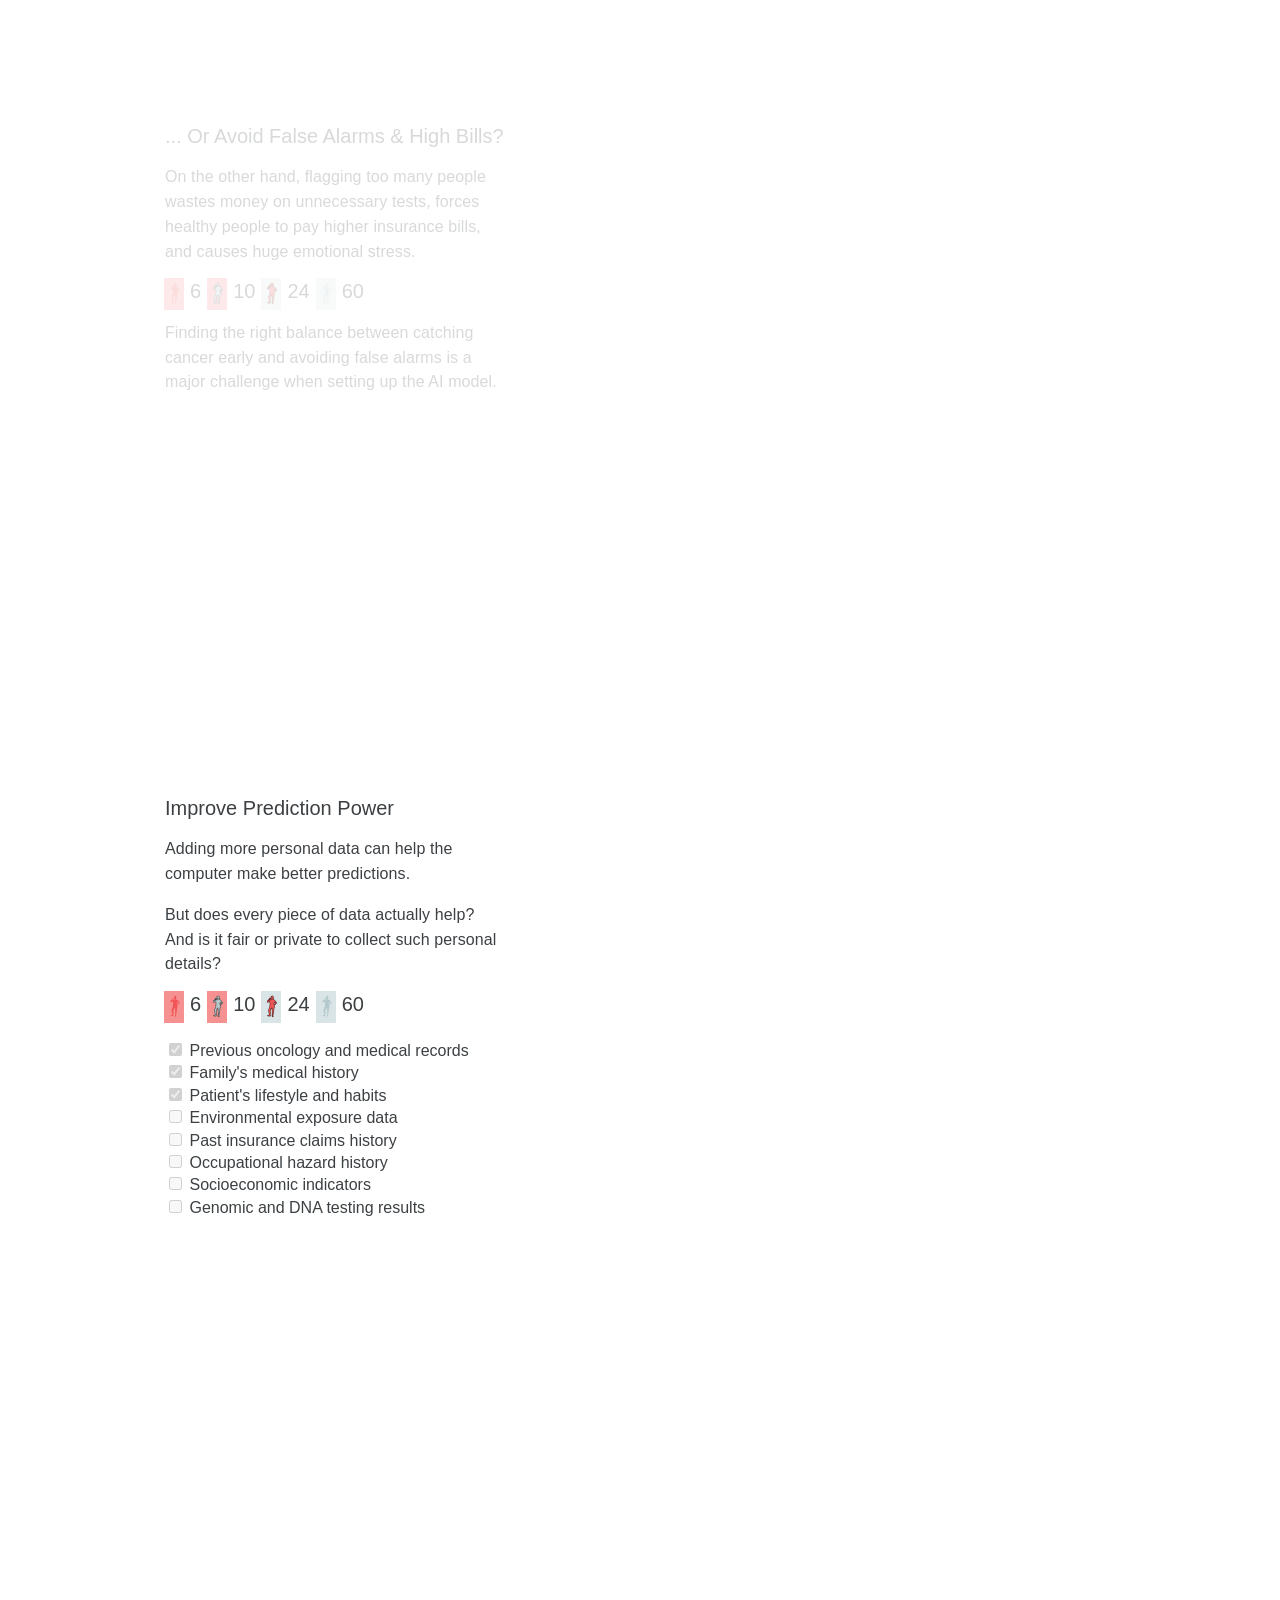
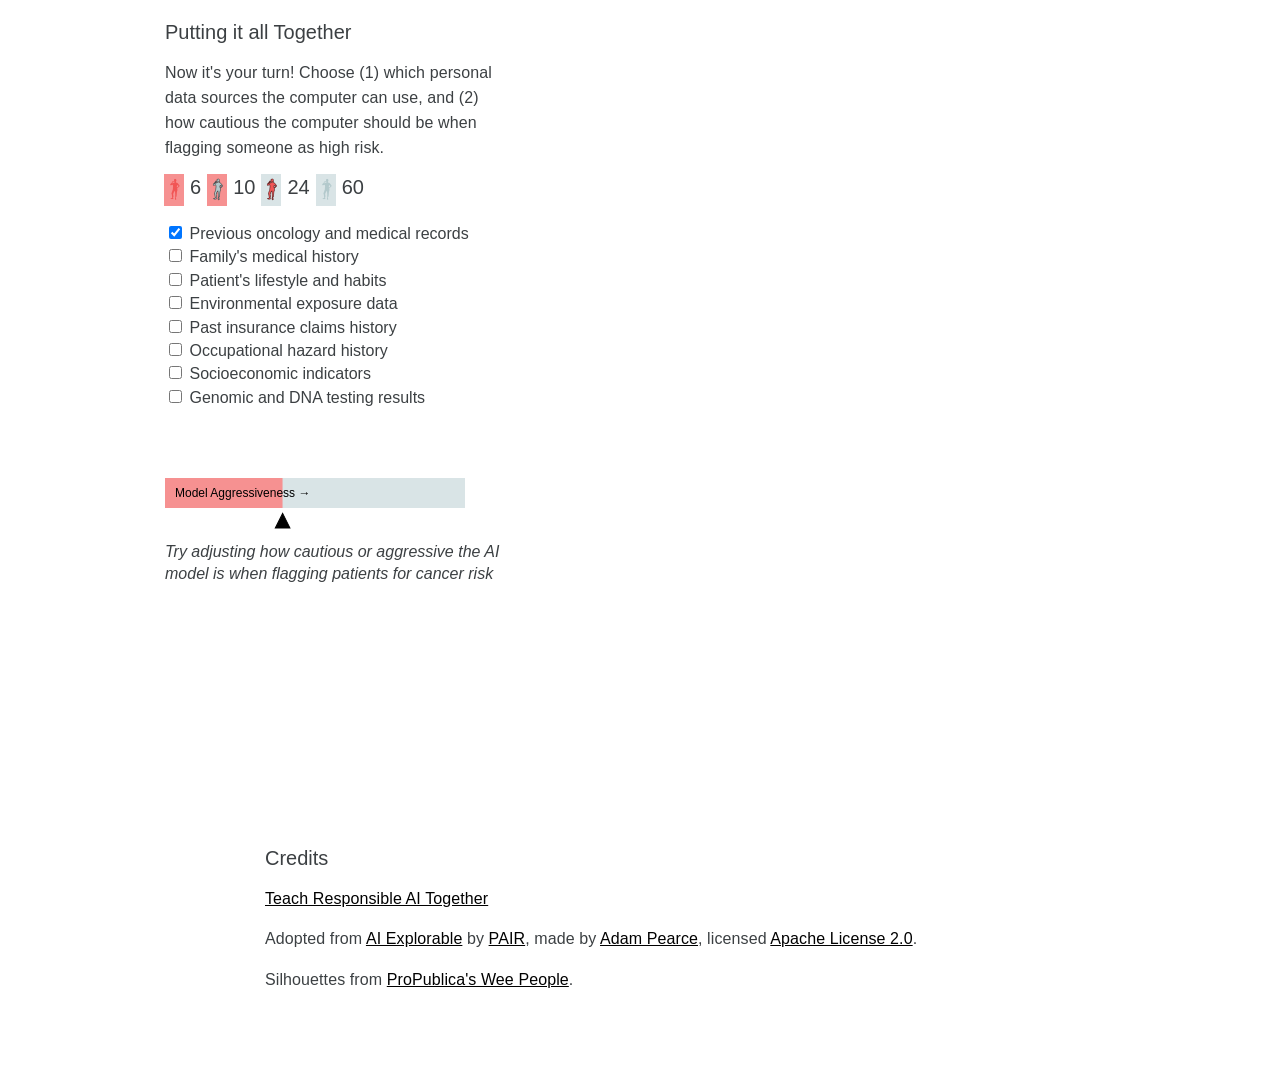
==== commit 70489e57: "Convert absolute asset paths in index.html to relative ./ paths" ====
--- a/website/index.html
+++ b/website/index.html
@@ -45,7 +45,7 @@
   
   
 
-  <link rel="stylesheet" type="text/css" href="/style_global.css">
+  <link rel="stylesheet" type="text/css" href="./style_global.css">
 
   <link href='https://fonts.googleapis.com/css?family=Roboto+Slab:400,500,700|Roboto:700,500,300' rel='stylesheet'
     type='text/css'>
@@ -67,9 +67,9 @@
   <h1 class='headline'>Cancer Risk Assessment & Insurance Coverage</h1>
   <div class="post-summary">An interactive explainer on AI risk assessment models and fairness trade-offs in health insurance.</div>
   
-<link rel="stylesheet" href="/third_party/weepeople.css">
-<link rel="stylesheet" href="/graph-scroll.css">
-<link rel="stylesheet" href="/style.css">
+<link rel="stylesheet" href="./third_party/weepeople.css">
+<link rel="stylesheet" href="./graph-scroll.css">
+<link rel="stylesheet" href="./style.css">
 
 <div id='container' class='container-1'>
     <div id='graph'></div>
@@ -276,29 +276,29 @@
 
 
 
-    <script src='/third_party/seedrandom.min.js'></script>
-    <script src='/third_party/d3_.js'></script>
-    <script src='/third_party/swoopy-drag.js'></script>
-    <script src='/third_party/topojson-server.js'></script>
-    <script src='/third_party/topojson-client.js'></script>
-    <script src='/third_party/misc.js'></script>
-    <script src='/annotations.js'></script>
-
-    <script src='/students.js'></script>
-    <script src='/sel.js'></script>
-    <script src='/slider.js'></script>
-    <script src='/mini.js'></script>
-    <script src='/metrics.js'></script>
-    <script src='/slides.js'></script>
-    <script src='/sim-params.js'></script>
-    <script src='/data-sources.js'></script>
-    <script src='/gs.js'></script>
-    <script src='/init.js'></script>
-
-    <link rel="stylesheet" href="/base-rate/style.css">
-    <script src='/base-rate/script.js'></script>
-
-    <link rel="stylesheet" type="text/css" href="/tooltip.css">
+    <script src='./third_party/seedrandom.min.js'></script>
+    <script src='./third_party/d3_.js'></script>
+    <script src='./third_party/swoopy-drag.js'></script>
+    <script src='./third_party/topojson-server.js'></script>
+    <script src='./third_party/topojson-client.js'></script>
+    <script src='./third_party/misc.js'></script>
+    <script src='./annotations.js'></script>
+
+    <script src='./students.js'></script>
+    <script src='./sel.js'></script>
+    <script src='./slider.js'></script>
+    <script src='./mini.js'></script>
+    <script src='./metrics.js'></script>
+    <script src='./slides.js'></script>
+    <script src='./sim-params.js'></script>
+    <script src='./data-sources.js'></script>
+    <script src='./gs.js'></script>
+    <script src='./init.js'></script>
+
+    <link rel="stylesheet" href="./base-rate/style.css">
+    <script src='./base-rate/script.js'></script>
+
+    <link rel="stylesheet" type="text/css" href="./tooltip.css">
     <script src="https://kit.fontawesome.com/994e94b7a6.js" crossorigin="anonymous"></script>
 
     <!-- <script src='../third_party/recirc.js'></script> -->
--- a/website/style_global.css
+++ b/website/style_global.css
@@ -0,0 +1,274 @@
+/* Copyright 2020 Google LLC. All Rights Reserved.
+
+Licensed under the Apache License, Version 2.0 (the "License");
+you may not use this file except in compliance with the License.
+You may obtain a copy of the License at
+
+    http://www.apache.org/licenses/LICENSE-2.0
+
+Unless required by applicable law or agreed to in writing, software
+distributed under the License is distributed on an "AS IS" BASIS,
+WITHOUT WARRANTIES OR CONDITIONS OF ANY KIND, either express or implied.
+See the License for the specific language governing permissions and
+limitations under the License.
+==============================================================================*/
+
+
+@media (max-width: 925px)  {
+  #graph > div{
+    position: relative;
+    top: 25px;
+  }
+}
+
+
+
+body{
+  --colors-well: rgb(179, 201, 204);
+  --colors-sick: rgb(241, 85, 85);
+  --lcolors-well: rgb(217, 228, 230);
+  --lcolors-sick: rgb(246, 145, 145);
+  --dcolors-well: rgb(63, 70, 71);
+  --dcolors-sick: rgb(84, 30, 30);
+}
+
+
+.tooltip {
+  top: -1000px;
+  position: fixed;
+  padding: 10px;
+  background: rgba(255, 255, 255, .90);
+  border: 1px solid lightgray;
+  pointer-events: none;
+}
+.tooltip-hidden{
+  opacity: 0;
+  transition: all .3s;
+  transition-delay: .1s;
+}
+
+@media (max-width: 590px){
+  div.tooltip{
+    bottom: -1px;
+    width: calc(100%);
+    left: -1px !important;
+    right: -1px !important;
+    top: auto !important;
+    width: auto !important;
+  }
+}
+
+svg{
+  overflow: visible;
+}
+
+.domain{
+  display: none;
+}
+
+text{
+  /*pointer-events: none;*/
+  /*text-shadow: 0 1px 0 #fff, 1px 0 0 #fff, 0 -1px 0 #fff, -1px 0 0 #fff;*/
+}
+
+
+
+#graph > div{
+  margin-top: 20px;
+}
+
+
+#end{
+  height: 600px;
+}
+
+
+.mono{
+  font-family: monospace;
+}
+
+
+
+
+.mini .axis{
+  font-size: 10px;
+  line-height: 12px !important;
+  position: relative;
+  top: 40px;
+}
+
+.axis{
+  font-size: 12px;
+}
+.axis{
+  color: #999;
+}
+.axis text{
+  fill: #999;
+}
+.axis line{
+  stroke: #ccc;
+}
+
+div.axis b{
+  margin-bottom: -10px;
+  display: block;
+}
+
+.init-hidden{
+  opacity: 0;
+}
+
+
+.highlight{
+  color: #fff;
+  padding-left: 3px;
+  padding-right: 3px;
+  padding-top: 1px;
+  padding-bottom: 1px;
+  border-radius: 3px;
+}
+
+.highlight.grey{ background: var(--colors-well); }
+.highlight.box{ 
+  border: 1px solid #000;
+  border-radius: 0px;
+  color: #000;
+  padding-bottom: 2px;
+}
+
+.weepeople {
+  font-family: "WeePeople";
+}
+
+
+wee{
+  font-family: "WeePeople";
+  font-size: 30px;
+  height: 22px;
+  display: inline;
+  position: relative;
+  top: 5px;
+  color: var(--colors-well);
+  padding: 1px;
+  margin: -1px;
+  line-height: 3px;
+}
+wee.sick{
+  color: var(--colors-sick);
+}
+
+wee.bg-sick{
+  background: var(--lcolors-sick);
+}
+wee.bg-well{
+  background: var(--lcolors-well);
+}
+
+bg{
+  background: var(--lcolors-well);
+  padding-left: 2px;
+  padding-right: 2px;
+}
+
+bg.sick{
+  background: var(--lcolors-sick);
+}
+
+wee.sick.bg-well{
+  -webkit-text-stroke: .6px var(--dcolors-sick);
+}
+wee.well.bg-sick{
+  -webkit-text-stroke: .6px var(--dcolors-well);
+}
+
+
+
+.equation{
+  margin: 7px;
+  position: relative;
+}
+
+
+.gated #hidden{
+  visibility: hidden;
+}
+
+.gated.opened #hidden{
+  visibility: unset;
+}
+.gated.opened #default{
+  display: none;
+}
+
+.gated #default{
+  height: 0px;
+}
+
+
+
+
+
+
+
+text.weepeople{
+  stroke: #000;
+  stroke-width: 0;
+  /*stroke-width: .2;*/
+}
+
+
+
+
+.post-summary, .headline{
+  display: none;
+}
+
+
+i{
+  pointer-events: none;
+}
+
+.slider{
+  position: relative;
+  z-index: 100;
+}
+
+
+
+
+
+.cursor{
+  animation-duration: 1s;
+  animation-name: bgblink;
+  display: inline-block;
+  animation-iteration-count: infinite;
+  animation-direction: alternate;
+  cursor: pointer;
+  transition: opacity .5s;
+  stroke: #000;
+} 
+
+@keyframes bgblink {
+  from {
+    /*fill: black;*/
+    stroke-width: 0px;
+  }
+
+  to {
+    /*fill: green;*/
+    stroke-width: 10px;
+  }
+}
+
+.no-blink .cursor{
+  /*background: rgba(255,255,0,0) !important;*/
+  animation: 0;
+}
+
+
+
+#adjust-text{
+  padding-top: 15px;
+  display: block;
+}
--- a/website/third_party/weepeople.css
+++ b/website/third_party/weepeople.css
@@ -0,0 +1,14 @@
+/* https://github.com/propublica/weepeople This work is licensed under the Creative Commons Attribution-NonCommercial-NoDerivs 3.0 United States License */
+
+@font-face {
+    font-family: 'WeePeople';
+    src: url([data-uri]) format('woff2'),
+         url([data-uri]) format('woff');
+    font-weight: normal;
+    font-style: normal;
+
+}
+
+.weepeople {
+  font-family: "WeePeople";
+}
--- a/website/graph-scroll.css
+++ b/website/graph-scroll.css
@@ -0,0 +1,121 @@
+#container{
+  position: relative;
+  width: auto;
+}
+
+#sections{
+  width: 340px;
+}
+
+#sections > div{
+  background: white;
+  opacity: .2;
+  margin-bottom: 400px;
+  line-height: 1.4em;
+  transition: opacity .2s;
+}
+#sections > div:first-child{
+  opacity: 1;
+}
+#sections > div:last-child{
+  /*padding-bottom: 80vh;*/
+  padding-bottom: 80px;
+  margin-bottom: 0px;
+}
+#sections > div:first-child > h1{
+  padding-top: 40px;
+}
+
+#sections > div.graph-scroll-active{
+  opacity: 1;
+}
+
+#graph{
+  margin-left: 40px;
+  width: 500px;
+  position: -webkit-sticky;
+  position: sticky;
+  top: 0px;
+  float: right;
+  height: 580px;
+  font-family: 'Google Sans', sans-serif;
+
+}
+
+.slider{
+  font-family: 'Google Sans', sans-serif;
+  margin-top: 45px;
+  margin-bottom: 12px;
+}
+
+#sections h1{
+  text-align: left !important;
+}
+
+@media (max-width: 1000px) and (min-width: 926px){
+  #sections{
+    margin-left: 20px;
+  }
+}
+
+@media (max-width: 925px)  {
+  #container{
+    margin-left: 0px;
+  }
+
+  #graph{
+    width: 100%;
+    margin-left: 10px;
+    float: none;
+    max-width: 500px;
+    margin: 0px auto;
+  }
+
+  #graph > div{
+    position: relative;
+    top: 0px;
+  }
+  #sections{
+    width: auto;
+    position: relative;
+    margin: 0px auto;
+  }
+
+  #sections > div{
+    background: rgba(255,255,255,.8);
+    padding: 10px;
+    border-top: 1px solid;
+    border-bottom: 1px solid;
+    margin-bottom: 80vh;
+    width: calc(100vw - 20px);
+    margin-left: -5px;
+  }
+
+  #sections > div > *{
+    max-width: 750px;
+  }
+  .mini, .slider, i, .gated{
+    margin: 0px auto;
+  }
+
+  #sections > div:first-child{
+    opacity: 1;
+    margin-top: -140px;
+  }
+
+  #sections > div:last-child{
+    padding-bottom: 0px;
+    margin-bottom: 0px;
+  }
+
+
+  #sections h1{
+    margin: 10px;
+    padding-top: 0px !important;
+  }
+
+  #sections h3{
+    margin-top: .5em;
+  }
+
+}
--- a/website/style.css
+++ b/website/style.css
@@ -0,0 +1,434 @@
+/* Copyright 2020 Google LLC. All Rights Reserved.
+
+Licensed under the Apache License, Version 2.0 (the "License");
+you may not use this file except in compliance with the License.
+You may obtain a copy of the License at
+
+    http://www.apache.org/licenses/LICENSE-2.0
+
+Unless required by applicable law or agreed to in writing, software
+distributed under the License is distributed on an "AS IS" BASIS,
+WITHOUT WARRANTIES OR CONDITIONS OF ANY KIND, either express or implied.
+See the License for the specific language governing permissions and
+limitations under the License.
+==============================================================================*/
+
+
+
+
+html{
+	background-color: #fff;
+	font-weight: normal;
+}
+
+
+body{
+	max-width: 850px;
+	margin: 0px auto;
+	font-family: 'Roboto Slab', serif;
+  font-family: 'Roboto', Helvetica, sans-serif;
+  font-weight: 300;
+	line-height: 1.55em;
+	font-size: 16px;
+	margin-top: 5px;
+	margin-bottom: 80px;
+  color: #3C4043;
+  font-smoothing: antialiased;
+}
+
+@media (max-width: 760px){
+	body{
+		padding: 5px;
+	}
+}
+
+p{
+	line-height: 1.55em;
+  font-size: 16px;
+  /*line-height: 28px;*/
+  color: #3C4043;
+  letter-spacing: 0.1px;
+}
+
+a{
+	color: black;
+}
+
+.header{
+  position: relative;
+  color: black;
+  font-size: 16px;
+  height: 24px;
+  overflow: visible;
+  font-family: 'Google Sans', sans-serif;
+  font-weight: 100;
+  font-size: 20px;
+  margin: 0px auto;
+  margin-top: 15px;
+  padding-left: 20px;
+}
+.header-left{
+  vertical-align: middle;
+  font-size: 20px;
+  margin: 0px auto;
+  width: 300px;
+}
+.header-left img{
+  width: 100px;
+  opacity: 1;
+  top: 0px;
+  position: relative;
+}
+.header-left a:first-child{
+  float: left;
+}
+.header-left a:last-child{
+  position: relative;
+  top: 8px;
+  margin-left: 20px;
+  float: left;
+}
+.header-left a{
+  line-height: 20px;
+  -webkit-font-smoothing: antialiased;
+  letter-spacing: 0.1px;
+  font-size: 20px;
+  text-transform: uppercase;
+  font-family: "Google Sans";
+  text-align: right;
+  -webkit-tap-highlight-color: rgba(255,255,255,0);
+  font-weight: 300;
+  text-decoration: none;
+  /*margin: 50px 0 0 50px;*/
+  display: inline-block;
+  color: #00695C !important;
+}
+.header-left a:hover{
+  color: #ff4081 !important;
+}
+
+@media (max-width: 750px){
+  .header-right span{
+    opacity: 0;
+  }
+}
+.header a{
+	/*opacity: .5;*/
+	text-decoration: none;
+}
+.header a:hover{
+	opacity: 1
+}
+
+
+p{
+  max-width: 750px;
+  margin: 0px auto;
+  margin-block-start: 1em;
+  margin-block-end: 1em;
+}
+
+/*TODO mobile padding?*/
+
+h3{
+  max-width: 750px;
+  margin: 0px auto;
+  font-weight: 100;
+  line-height: 1.3em;
+}
+
+h1,h2,h3,h4,h5{
+	font-family: 'Google Sans', sans-serif;
+  font-weight: 100;
+	margin-top: 1.5em;
+	margin-bottom: .5em;
+}
+h1{
+	font-weight: 100;
+	font-size: 34px;
+	margin-bottom: .5em;
+  line-height: 1.3em;
+  margin-top: 1.4em;
+  text-align: center;
+  font-family: "Google Sans";
+  /*color: #00695C;*/
+}
+h2,h3,h4,h5{
+	font-size: 22px;
+}
+
+/*wp classes*/
+img.aligncenter {
+  display: block;
+  margin: auto;
+  max-width: 750px;
+}
+
+
+
+html{
+  overflow-x: hidden;
+}
+
+.full-width{
+  width: 100vw;
+  position: relative;
+  left: 50%;
+  right: 50%;
+  margin-left: -50vw;
+  margin-right: -50vw;
+  overflow: hidden;
+}
+
+.full-width img{
+  max-width: 100%;
+  display: block;
+  margin: 0 auto;
+}
+
+.full-width.px980 img, .full-width.px980 div{
+  max-width: 980px;
+}
+.full-width > div, .full-width > div > div{
+  margin: 0px auto;
+}
+.full-width.px750 img, .full-width.px750 div{
+  max-width: 750px;
+}
+
+draft{
+  display: none;
+  /*visibility: collapse;*/
+}
+
+
+h1, .post-summary{
+  max-width: 750px;
+  margin: 0px auto;
+}
+.post-summary{
+  font-size: 19px;
+  margin-bottom: 65px;
+  line-height: 1.5em;
+}
+
+h1{
+  margin-bottom: 40px;
+  margin-top: 50px;
+}
+
+.post-tags{
+  line-height: 1.55em;
+  font-style: italic;
+}
+
+.thumbnail-caption{
+  font-style: italic;
+}
+
+
+
+
+
+
+/*graph scroll stuff*/
+
+#container{
+  position: relative;
+  width: 900px;
+  margin-left: -25px;
+}
+
+#container h3{
+  line-height: 1.3em;
+}
+
+
+
+
+
+
+.tooltip {
+  top: -1000px;
+  position: fixed;
+  padding: 10px;
+  background: rgba(255, 255, 255, .90);
+  border: 1px solid lightgray;
+  pointer-events: none;
+  width: 300px;
+}
+.tooltip-hidden{
+  opacity: 0;
+  transition: all .3s;
+  transition-delay: .1s;
+}
+
+@media (max-width: 590px){
+  div.tooltip{
+    bottom: -1px;
+    width: calc(100%);
+    left: -1px !important;
+    right: -1px !important;
+    top: auto !important;
+    width: auto !important;
+  }
+}
+
+
+
+
+.footend{
+  margin-left: -9px;
+  width: 10px;
+}
+
+
+.footstart, .footend{
+  text-decoration: none;
+}
+
+.footstart:hover, .footend:hover{
+  text-decoration: underline;
+}
+
+
+
+
+#recirc{
+}
+
+#recirc .img{
+  outline: 1px solid #ccc;
+}
+
+#recirc .post:hover .img{
+  outline: 1px solid #333;
+}
+
+#recirc .title{
+  /*color: #00695C;*/
+  font-size: 18px;
+  font-weight: 500;
+  margin-bottom: -10px;
+  /*height: 10px !important;*/
+  /*opacity: 0;*/
+}
+
+#recirc .post:hover .title{
+  text-decoration: underline !important;
+}
+
+#recirc .post{
+  margin-bottom: 30px;
+}
+
+
+
+
+
+
+
+
+
+
+
+
+
+/*Nav Style*/
+#nav-container{
+  width: 100vw;
+  margin-left: calc(50% - 50vw);
+  display: inline-block;
+  /*display: none;*/
+}
+#navigation {
+  margin: 0 auto;
+  max-width: 1260px;
+  -webkit-font-smoothing: antialiased;
+  font-family: 'Open Sans', Helvetica, sans-serif;
+  font-weight: 300;
+  letter-spacing: 0.1px;
+
+
+  color: rgba(0,0,0,.87);
+  font-size: 14px;
+  line-height: 20px;
+  -webkit-font-smoothing: antialiased;
+  font-family: 'Open Sans', Helvetica, sans-serif;
+  font-weight: 300;
+  letter-spacing: 0.1px;
+  display: flex;
+  flex-flow: row wrap;
+  align-items: stretch;
+  padding: 8px;
+  margin: 0 auto;
+  max-width: 1260px;
+}
+.mdl-grid {
+  display: -webkit-flex;
+  display: -ms-flexbox;
+  display: flex;
+  -webkit-flex-flow: row wrap;
+  -ms-flex-flow: row wrap;
+  flex-flow: row wrap;
+  margin: 0 auto;
+  -webkit-align-items: stretch;
+  -ms-flex-align: stretch;
+  align-items: stretch;
+}
+
+.mdl-cell {
+  box-sizing: border-box;
+}
+
+.nav-links {
+  font-size: 20px;
+  text-transform: uppercase;
+  font-family: "Google Sans";
+  color: #4a4a4a;
+  text-align: right;
+}
+
+.nav-logo-small {
+  width: 110px;
+  margin: 42px 0 0 0;
+}
+.nav-links .selected {
+  color: #00695C !important;
+}
+/*.nav-links a:visited {
+  color: #4a4a4a;
+}
+a:visited {
+  color: #7B1FA2;
+}
+*/
+.nav-links a {
+  color: inherit;
+  text-decoration: none;
+  margin: 50px 0 0 50px;
+  display: inline-block;
+}
+
+
+@media screen and (max-width: 1035px){
+  .nav-links {
+    font-size: 16px;
+  }
+}
+
+.nav-links{
+  line-height: 20px;
+  -webkit-font-smoothing: antialiased;
+  font-weight: 300;
+  letter-spacing: 0.1px;
+  box-sizing: border-box;
+  margin: 8px;
+  width: calc(66.6666666667% - 16px);
+  font-size: 20px;
+  text-transform: uppercase;
+  font-family: "Google Sans";
+  color: #4a4a4a;
+  text-align: right;
+}
+
--- a/website/base-rate/style.css
+++ b/website/base-rate/style.css
@@ -0,0 +1,134 @@
+/* Copyright 2020 Google LLC. All Rights Reserved.
+
+Licensed under the Apache License, Version 2.0 (the "License");
+you may not use this file except in compliance with the License.
+You may obtain a copy of the License at
+
+    http://www.apache.org/licenses/LICENSE-2.0
+
+Unless required by applicable law or agreed to in writing, software
+distributed under the License is distributed on an "AS IS" BASIS,
+WITHOUT WARRANTIES OR CONDITIONS OF ANY KIND, either express or implied.
+See the License for the specific language governing permissions and
+limitations under the License.
+==============================================================================*/
+
+
+
+.tooltip {
+  top: -1000px;
+  position: fixed;
+  padding: 10px;
+  background: rgba(255, 255, 255, .90);
+  border: 1px solid lightgray;
+  pointer-events: none;
+  width: auto;
+
+}
+.tooltip-hidden{
+  opacity: 0;
+  transition: all .3s;
+  transition-delay: .1s;
+}
+
+@media (max-width: 590px){
+  div.tooltip{
+    bottom: -1px;
+    width: calc(100%);
+    left: -1px !important;
+    right: -1px !important;
+    top: auto !important;
+    width: auto !important;
+  }
+}
+
+svg{
+  overflow: visible;
+}
+
+.domain{
+  display: none;
+}
+
+#big-matrix text{
+  font-family: 'Google Sans', sans-serif;
+  /*pointer-events: none;*/
+  text-shadow: 0 1px 0 #fff, 1px 0 0 #fff, 0 -1px 0 #fff, -1px 0 0 #fff;
+  text-shadow: 0 1px 0 rgba(255,255,255, .6), 1px 0 0 rgba(255,255,255, .6), 0 -1px 0 rgba(255,255,255, .6), -1px 0 0 rgba(255,255,255, .6);
+}
+
+
+body{
+  max-width: 900px;
+}
+
+h1{
+}
+
+h1{
+  /*text-align: center;*/
+}
+
+h3{
+  font-size: 20px;
+}
+#big-matrix{
+  text-align: center;
+  margin-top: 40px;
+  font-family: 'Google Sans', sans-serif;
+
+}
+div.big-container{
+  display: inline-block;
+  margin: 10px;
+}
+
+#metrics{
+  text-align: center;
+}
+div.metrics-container{
+  display: inline-block;
+  margin: 10px;
+}
+
+div.metrics-container > div{
+  display: inline-block;
+  vertical-align: middle;
+  pointer-events: none;
+}
+
+
+
+
+.drag{
+  cursor: pointer;
+  fill-opacity: 0;
+  fill: #f0f;
+  stroke-opacity: 0;
+}
+
+svg.dragging{
+  cursor: pointer;
+}
+
+sl{
+  /*background: #000; */
+  color: #000;
+  border: 1px solid #eee;
+  width: 1em; 
+  display: inline-block;
+  padding-left: 2px;
+  padding-right: 2px;
+  font-style: normal;
+}
+
+#instructions{
+  margin-top: 10px;
+  margin-bottom: 10px;
+  text-align: center;
+}
+
+
+
+
+
--- a/website/tooltip.css
+++ b/website/tooltip.css
@@ -0,0 +1,36 @@
+/* TODO: take tooltip from the original project
+(see style.css) */
+
+[data-tooltip]:before {
+    /* needed - do not touch */
+    content: attr(data-tooltip);
+    position: absolute;
+    opacity: 0;
+    
+    /* customizable */
+    padding: 10px;
+    border-radius: 6px;
+    width: 300px;
+}
+
+[data-tooltip]:hover:before {
+    /* needed - do not touch */
+    opacity: 1;
+    
+    /* customizable */
+    background: rgba(255, 255, 255, .90);
+    border: 1px solid lightgray;
+    padding: 10px;
+    margin-top: -5px;
+    margin-left: 2%; 
+    transition: all .3s;
+    transition-delay: .1s;   
+}
+
+[data-tooltip]:not([data-tooltip-persistent]):before {
+    pointer-events: none;
+}
+
+.icon{
+    font-size: 10pt;
+}
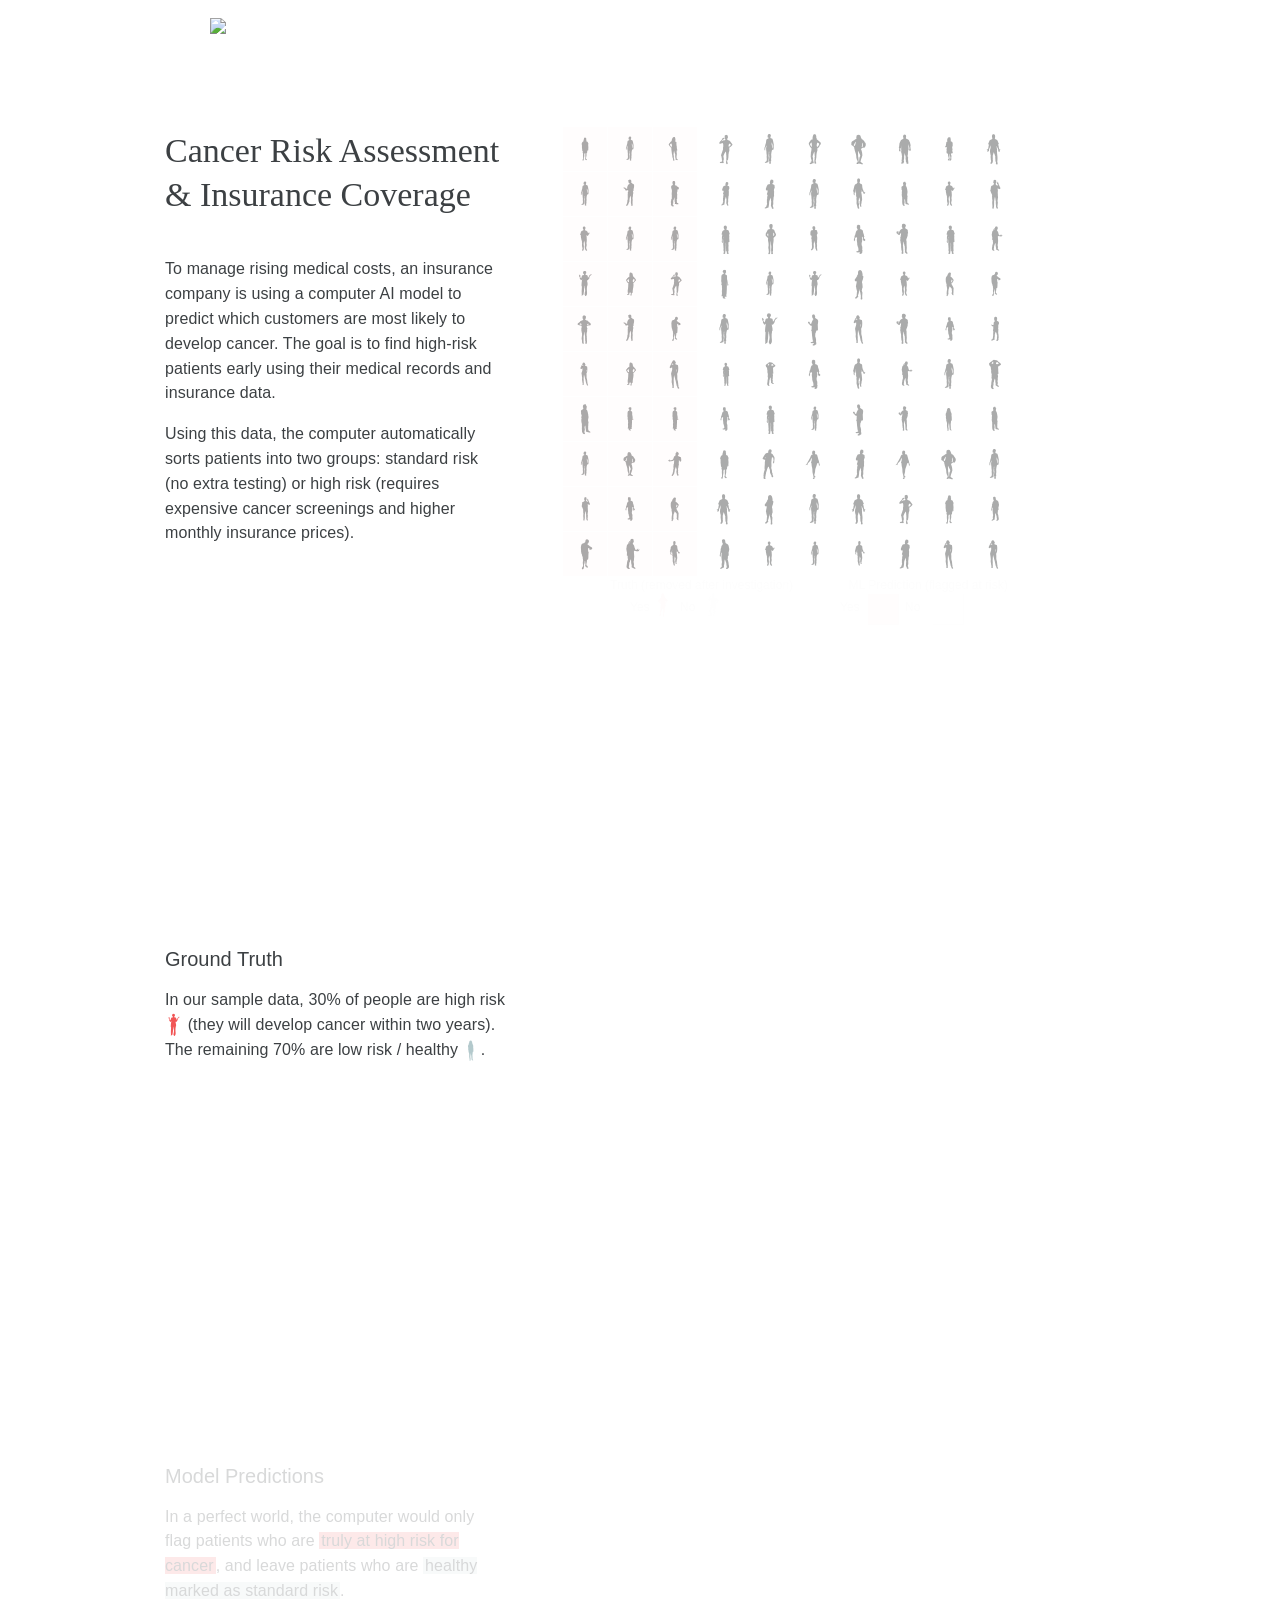
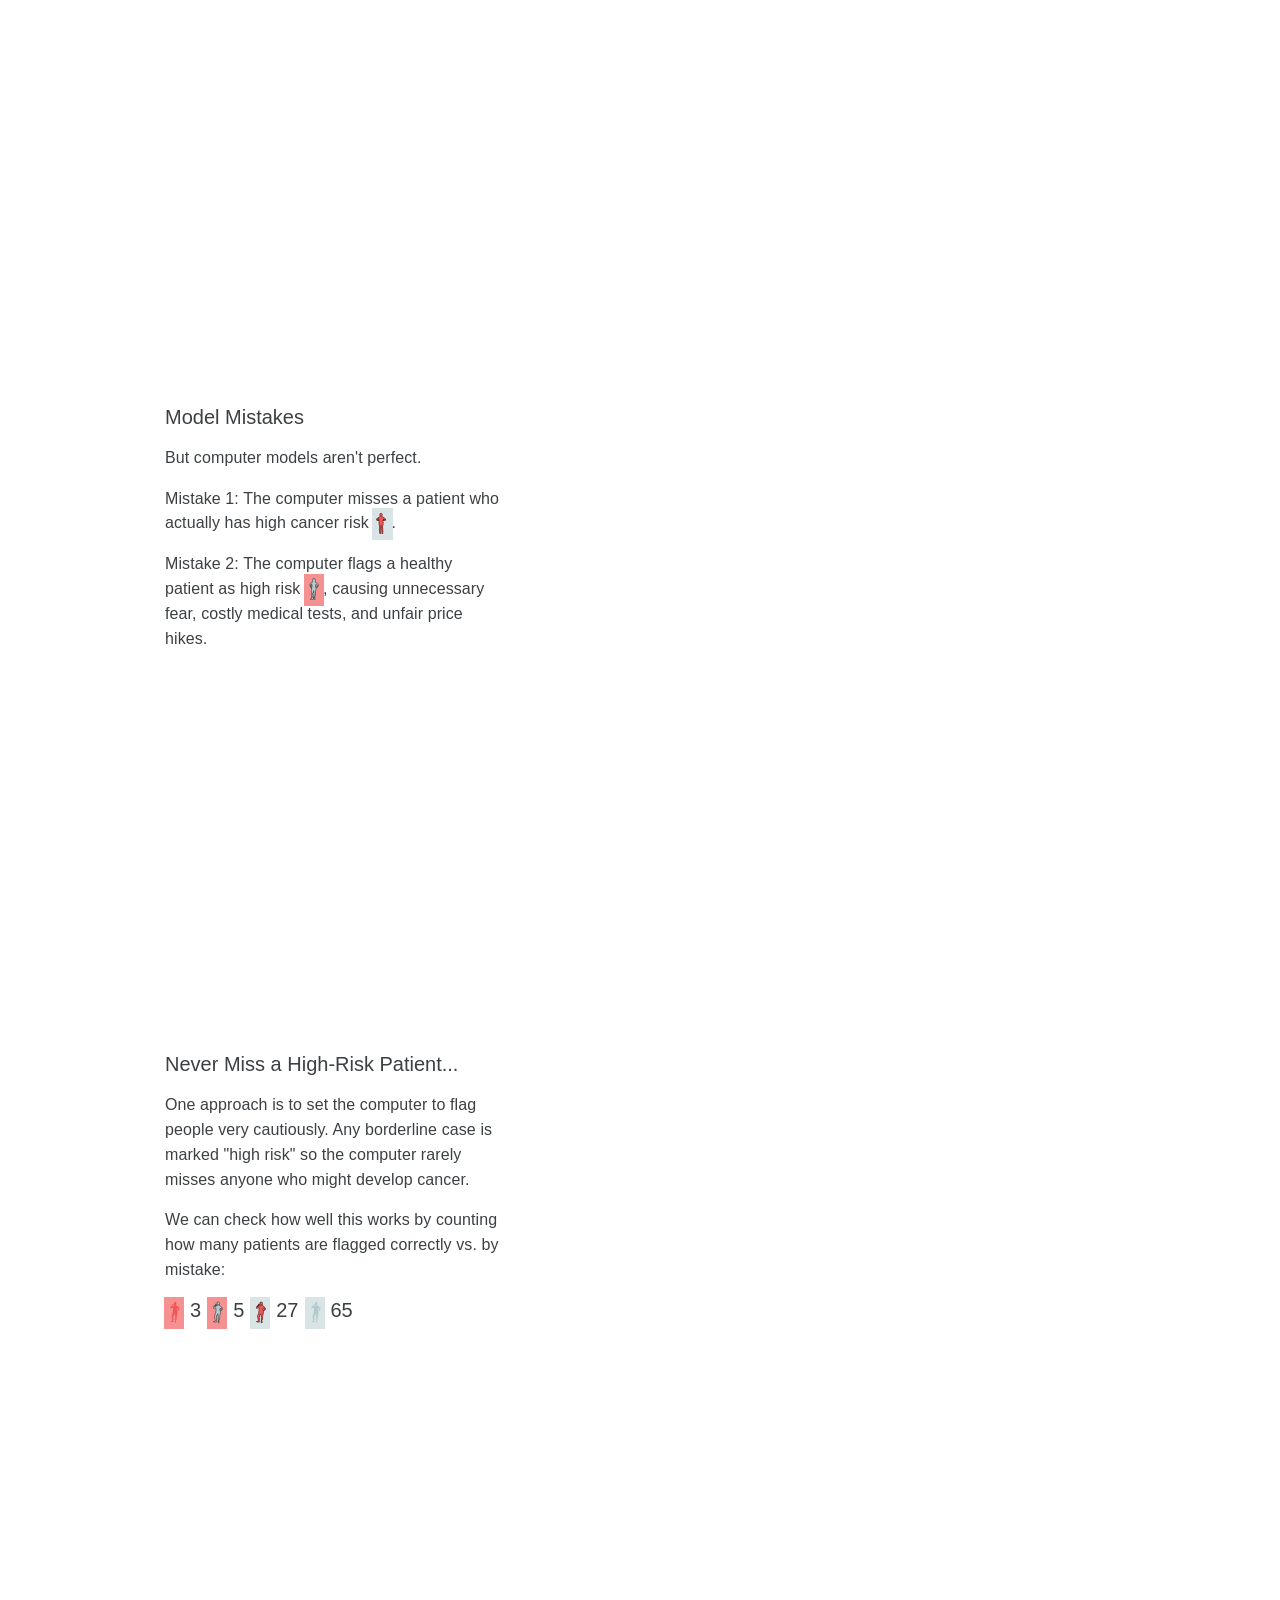
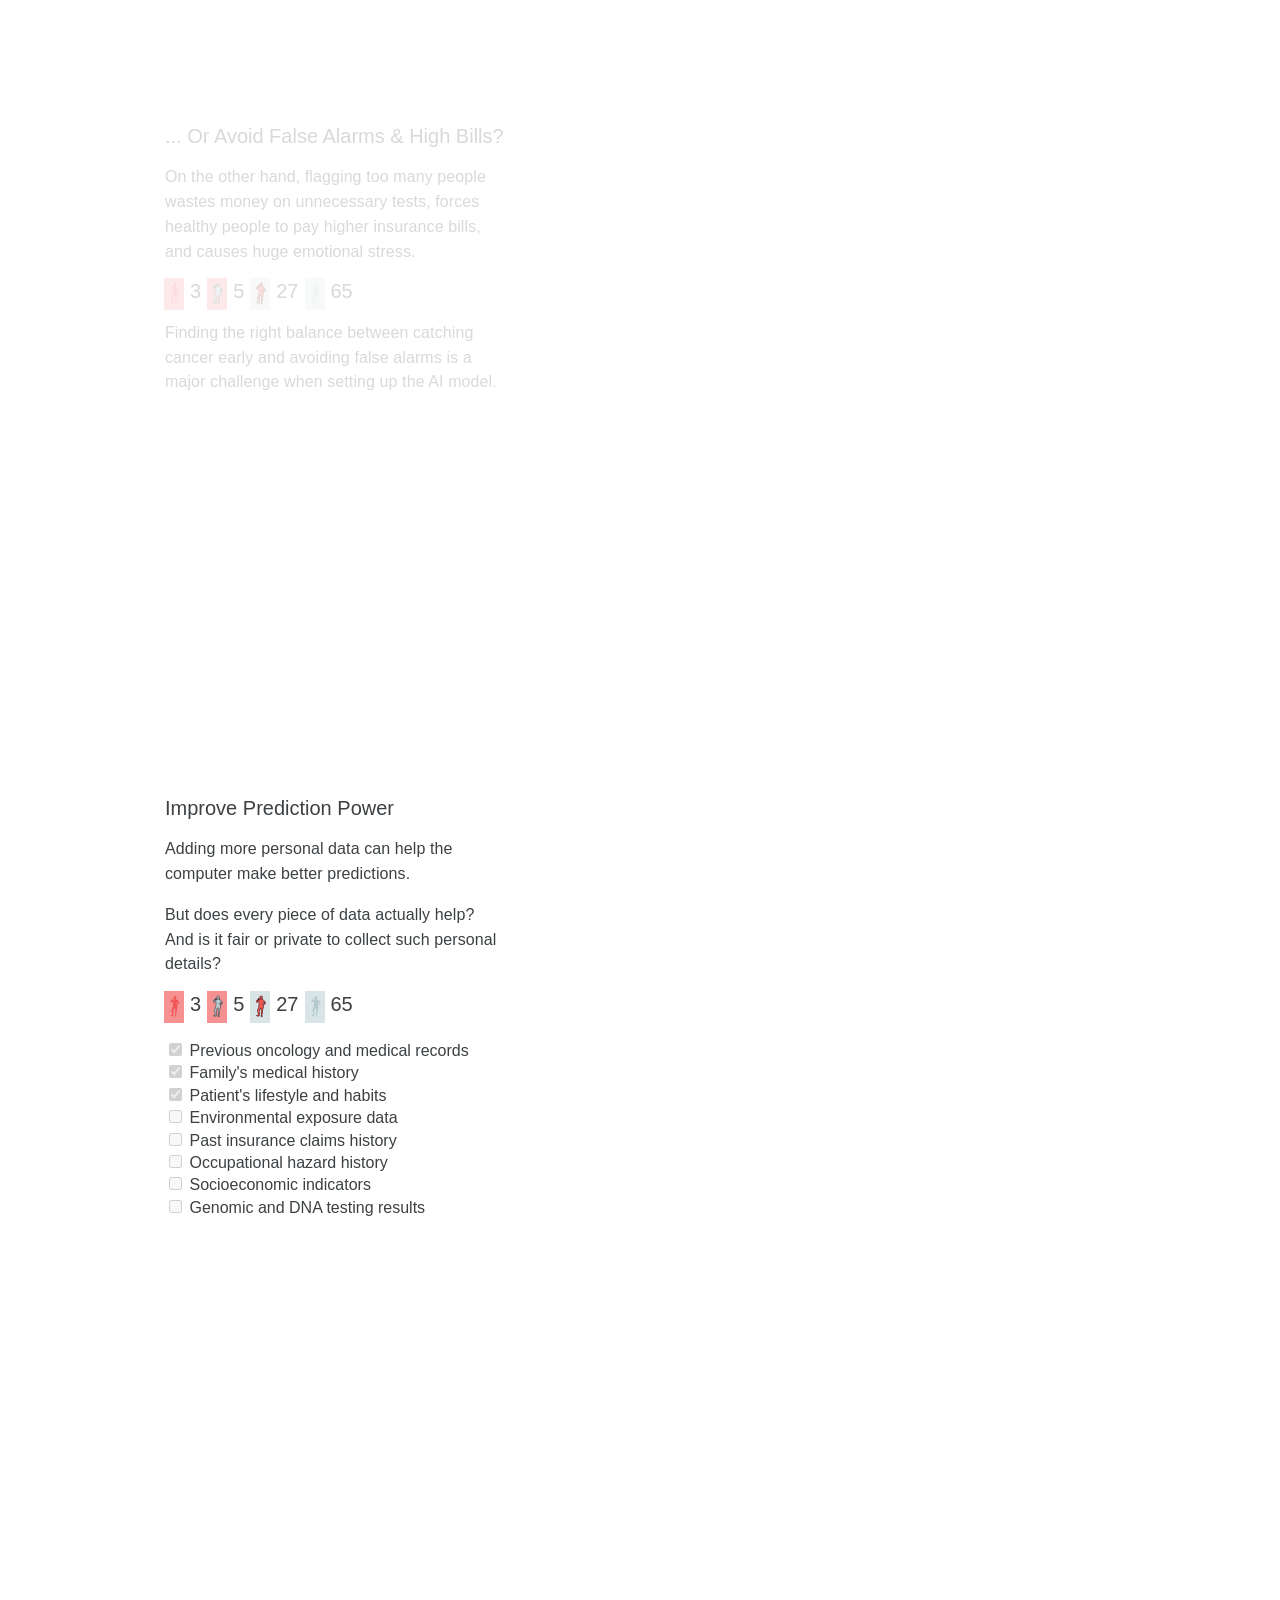
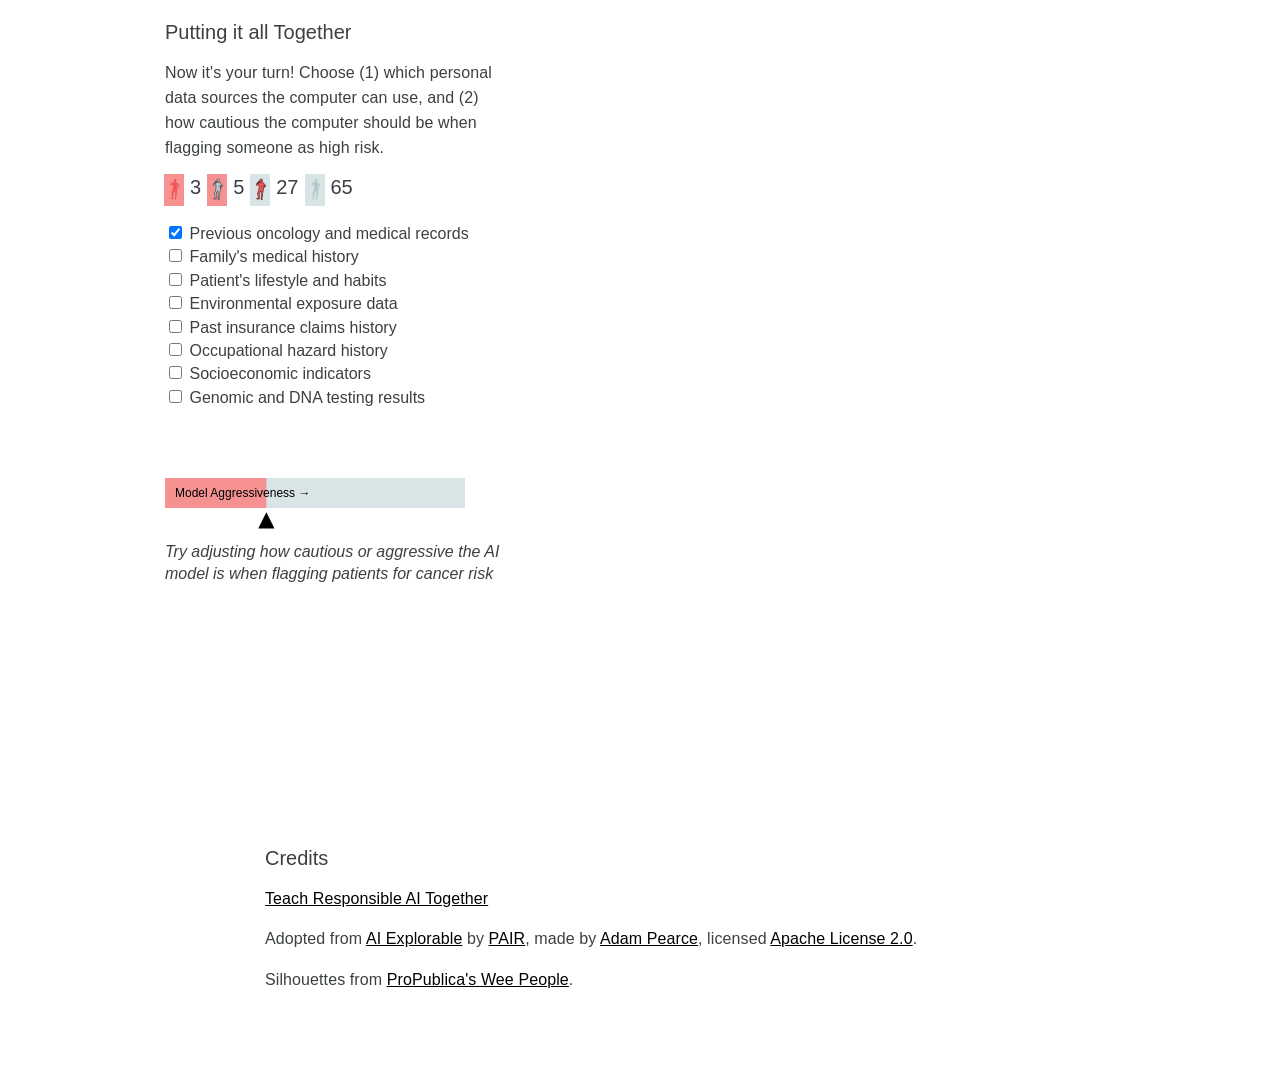
==== commit 3844b9f6: "Refactor internal variable names to align with cancer theme" ====
--- a/website/index.html
+++ b/website/index.html
@@ -149,29 +149,29 @@
 
 
             <form>
-                <input type="checkbox" id="child-protection" name="child-protection" value=".2" checked disabled>
-                <label for="child-protection">Previous oncology and medical records</label><br>
-
-                <input type="checkbox" id="bio" name="bio" value=".2" checked disabled>
-                <label for="bio">Family's medical history</label><br>
-
-                <input type="checkbox" id="behavioral-health" name="behavioral-health" value=".1" checked disabled>
-                <label for="behavioral-health">Patient's lifestyle and habits</label><br>
-
-                <input type="checkbox" id="criminal" name="criminal" value=".1" disabled>
-                <label for="criminal">Environmental exposure data</label><br>
-
-                <input type="checkbox" id="social-benefits" name="social-benefits" value=".05" disabled>
-                <label for="social-benefits">Past insurance claims history</label><br>
-
-                <input type="checkbox" id="employment" name="employment" value=".1" disabled>
-                <label for="employment">Occupational hazard history</label><br>
-
-                <input type="checkbox" id="credit-score" name="credit-score" value=".05" disabled>
-                <label for="credit-score">Socioeconomic indicators</label><br>
-
-                <input type="checkbox" id="social-media" name="social-media" value=".25" disabled>
-                <label for="social-media">Genomic and DNA testing results</label><br>
+                <input type="checkbox" id="medical-records" name="medical-records" value=".2" checked disabled>
+                <label for="medical-records">Previous oncology and medical records</label><br>
+
+                <input type="checkbox" id="family-history" name="family-history" value=".2" checked disabled>
+                <label for="family-history">Family's medical history</label><br>
+
+                <input type="checkbox" id="lifestyle-habits" name="lifestyle-habits" value=".1" checked disabled>
+                <label for="lifestyle-habits">Patient's lifestyle and habits</label><br>
+
+                <input type="checkbox" id="environmental-exposure" name="environmental-exposure" value=".1" disabled>
+                <label for="environmental-exposure">Environmental exposure data</label><br>
+
+                <input type="checkbox" id="insurance-claims" name="insurance-claims" value=".05" disabled>
+                <label for="insurance-claims">Past insurance claims history</label><br>
+
+                <input type="checkbox" id="occupational-hazard" name="occupational-hazard" value=".1" disabled>
+                <label for="occupational-hazard">Occupational hazard history</label><br>
+
+                <input type="checkbox" id="socioeconomic-indicators" name="socioeconomic-indicators" value=".05" disabled>
+                <label for="socioeconomic-indicators">Socioeconomic indicators</label><br>
+
+                <input type="checkbox" id="genomic-dna" name="genomic-dna" value=".25" disabled>
+                <label for="genomic-dna">Genomic and DNA testing results</label><br>
             </form>
 
 
@@ -190,57 +190,57 @@
 
             <form id="datasources">
 
-                <input type="checkbox" id="child-protection" name="child-protection" value=".2" checked>
-                <label for="child-protection">Previous oncology and medical records</label>
+                <input type="checkbox" id="medical-records" name="medical-records" value=".2" checked>
+                <label for="medical-records">Previous oncology and medical records</label>
                 <span data-tooltip="Past hospital stays, doctor visits, and official medical diagnoses.">
                     <i class="fa-solid fa-circle-info icon"></i>
                 </span>
                 <br>
 
-                <input type="checkbox" id="bio" name="bio" value=".2">
-                <label for="bio">Family's medical history</label>
+                <input type="checkbox" id="family-history" name="family-history" value=".2">
+                <label for="family-history">Family's medical history</label>
                 <span data-tooltip="Family history of cancer, age, gender, and basic demographic info.">
                     <i class="fa-solid fa-circle-info icon"></i>
                 </span>
                 <br>
 
-                <input type="checkbox" id="behavioral-health" name="behavioral-health" value=".1">
-                <label for="behavioral-health">Patient's lifestyle and habits</label>
+                <input type="checkbox" id="lifestyle-habits" name="lifestyle-habits" value=".1">
+                <label for="lifestyle-habits">Patient's lifestyle and habits</label>
                 <span data-tooltip="Daily habits including smoking, alcohol use, diet, and physical activity.">
                     <i class="fa-solid fa-circle-info icon"></i>
                 </span>
                 <br>
 
-                <input type="checkbox" id="criminal" name="criminal" value=".1">
-                <label for="criminal">Environmental exposure data</label>
+                <input type="checkbox" id="environmental-exposure" name="environmental-exposure" value=".1">
+                <label for="environmental-exposure">Environmental exposure data</label>
                 <span data-tooltip="Air quality, pollution, and harmful chemical exposures where the patient lives or works.">
                     <i class="fa-solid fa-circle-info icon"></i>
                 </span>
                 <br>
 
-                <input type="checkbox" id="social-benefits" name="social-benefits" value=".05">
-                <label for="social-benefits">Past insurance claims history</label>
+                <input type="checkbox" id="insurance-claims" name="insurance-claims" value=".05">
+                <label for="insurance-claims">Past insurance claims history</label>
                 <span data-tooltip="History of past medical claims, treatments, and insurance payouts.">
                     <i class="fa-solid fa-circle-info icon"></i>
                 </span>
                 <br>
 
-                <input type="checkbox" id="employment" name="employment" value=".1">
-                <label for="employment">Occupational hazard history</label>
+                <input type="checkbox" id="occupational-hazard" name="occupational-hazard" value=".1">
+                <label for="occupational-hazard">Occupational hazard history</label>
                 <span data-tooltip="Workplace conditions, physical labor, and job-related health hazards.">
                     <i class="fa-solid fa-circle-info icon"></i>
                 </span>
                 <br>
 
-                <input type="checkbox" id="credit-score" name="credit-score" value=".05">
-                <label for="credit-score">Socioeconomic indicators</label>
+                <input type="checkbox" id="socioeconomic-indicators" name="socioeconomic-indicators" value=".05">
+                <label for="socioeconomic-indicators">Socioeconomic indicators</label>
                 <span data-tooltip="Income level, household status, and general financial stability.">
                     <i class="fa-solid fa-circle-info icon"></i>
                 </span>
                 <br>
 
-                <input type="checkbox" id="social-media" name="social-media" value=".25">
-                <label for="social-media">Genomic and DNA testing results</label>
+                <input type="checkbox" id="genomic-dna" name="genomic-dna" value=".25">
+                <label for="genomic-dna">Genomic and DNA testing results</label>
                 <span data-tooltip="Results from genetic screening tests that show hereditary cancer risks.">
                     <i class="fa-solid fa-circle-info icon"></i>
                 </span>
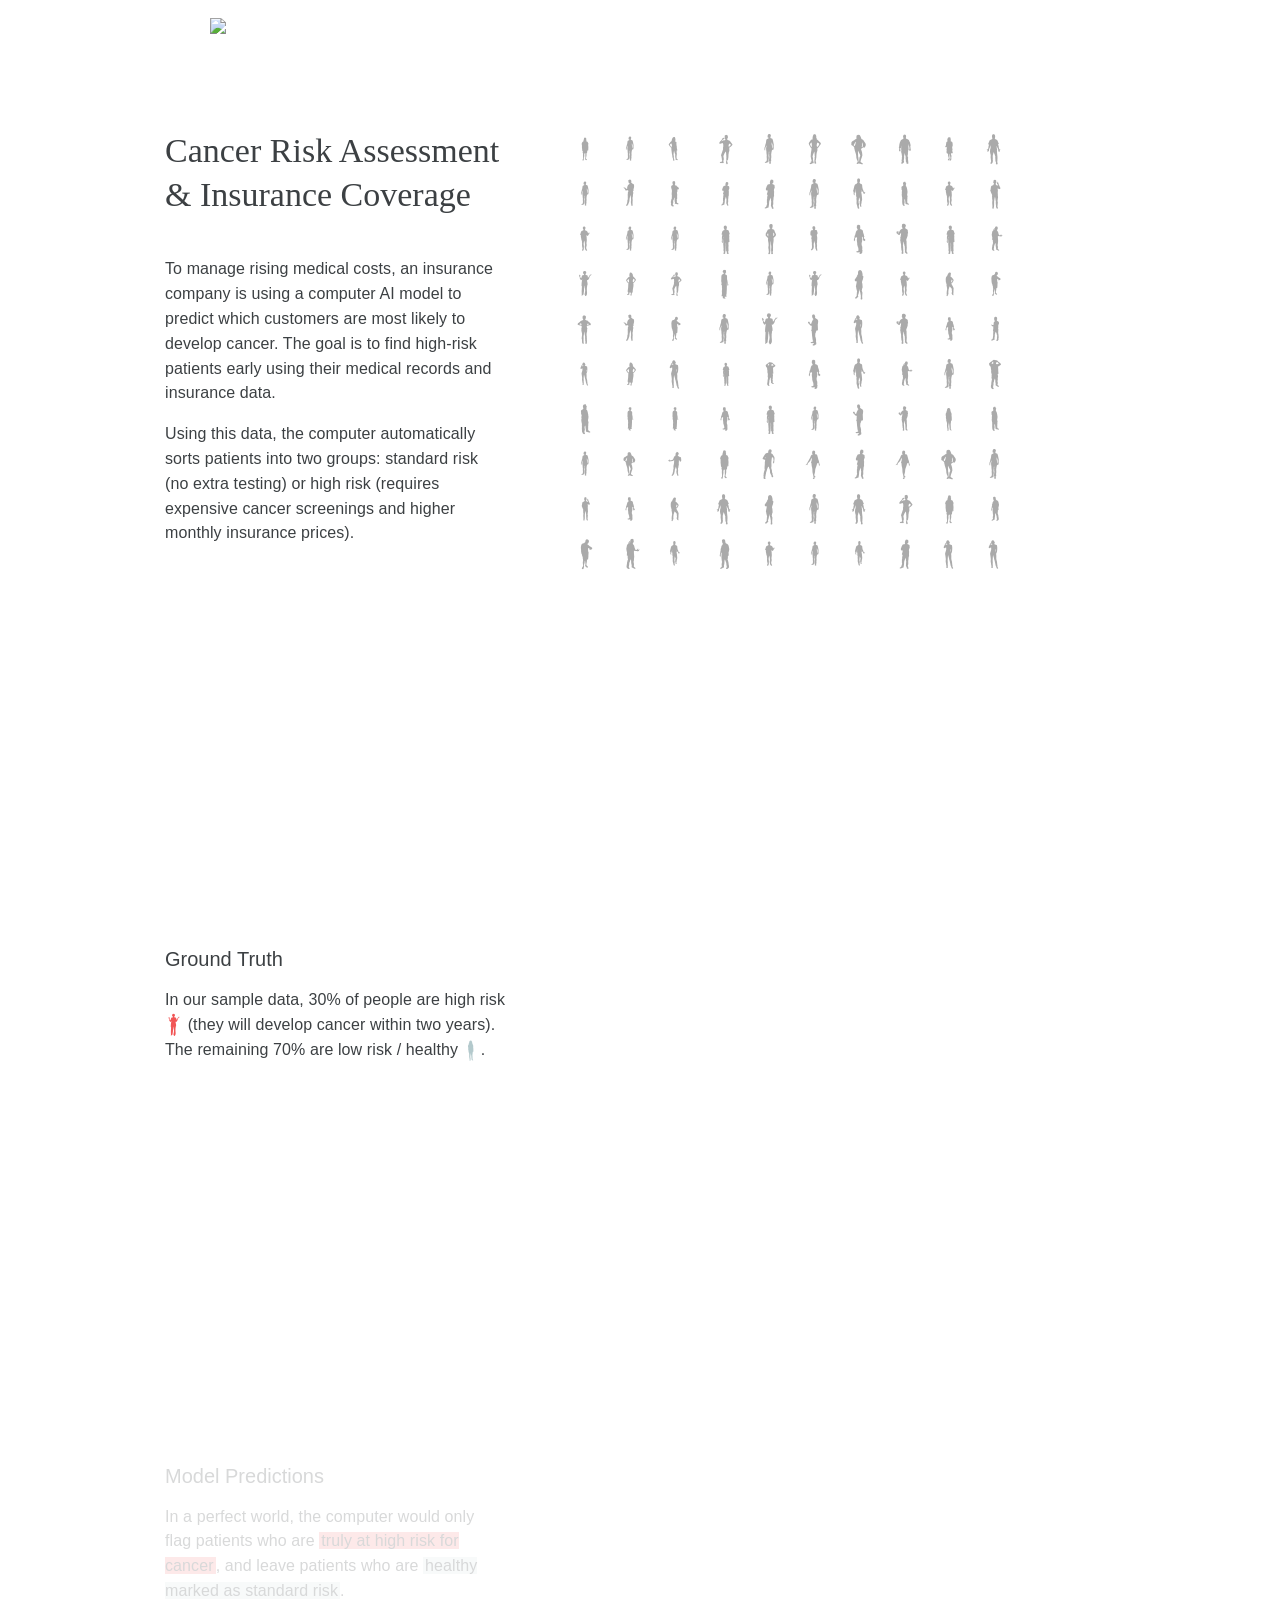
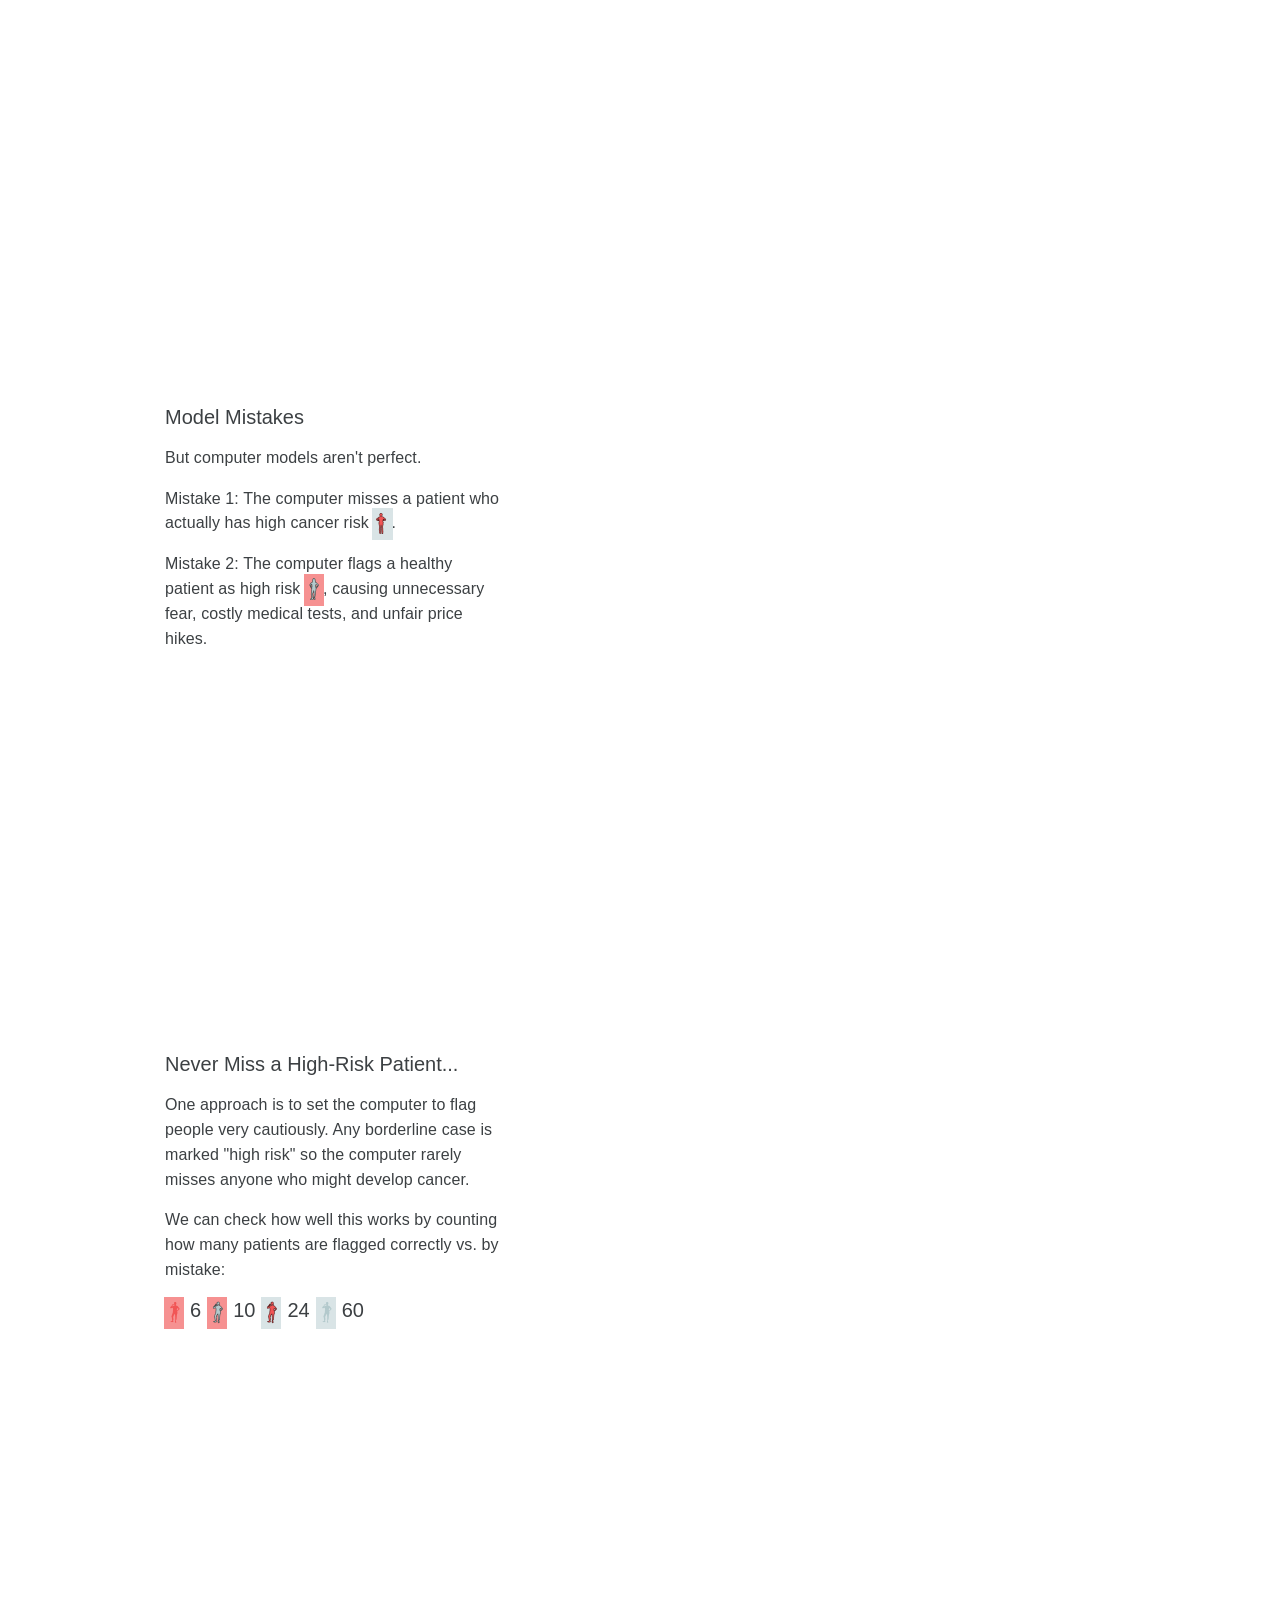
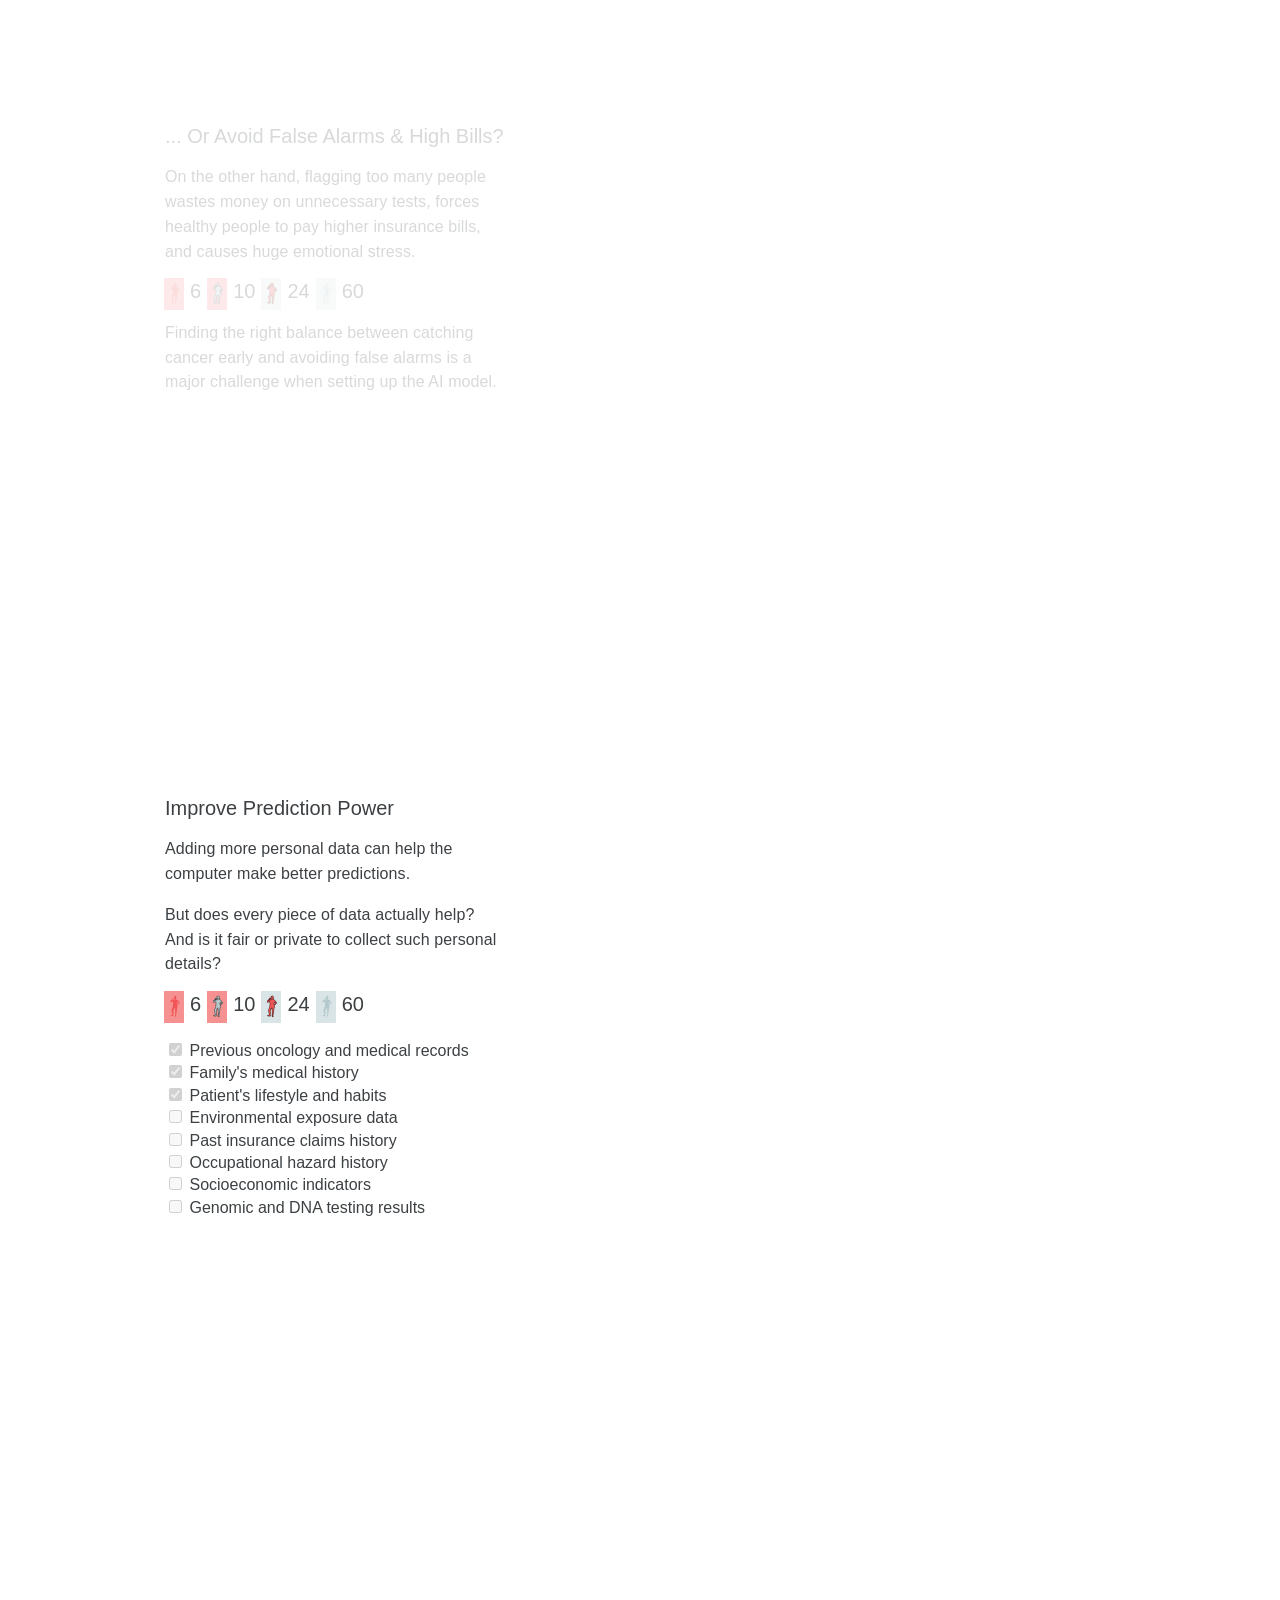
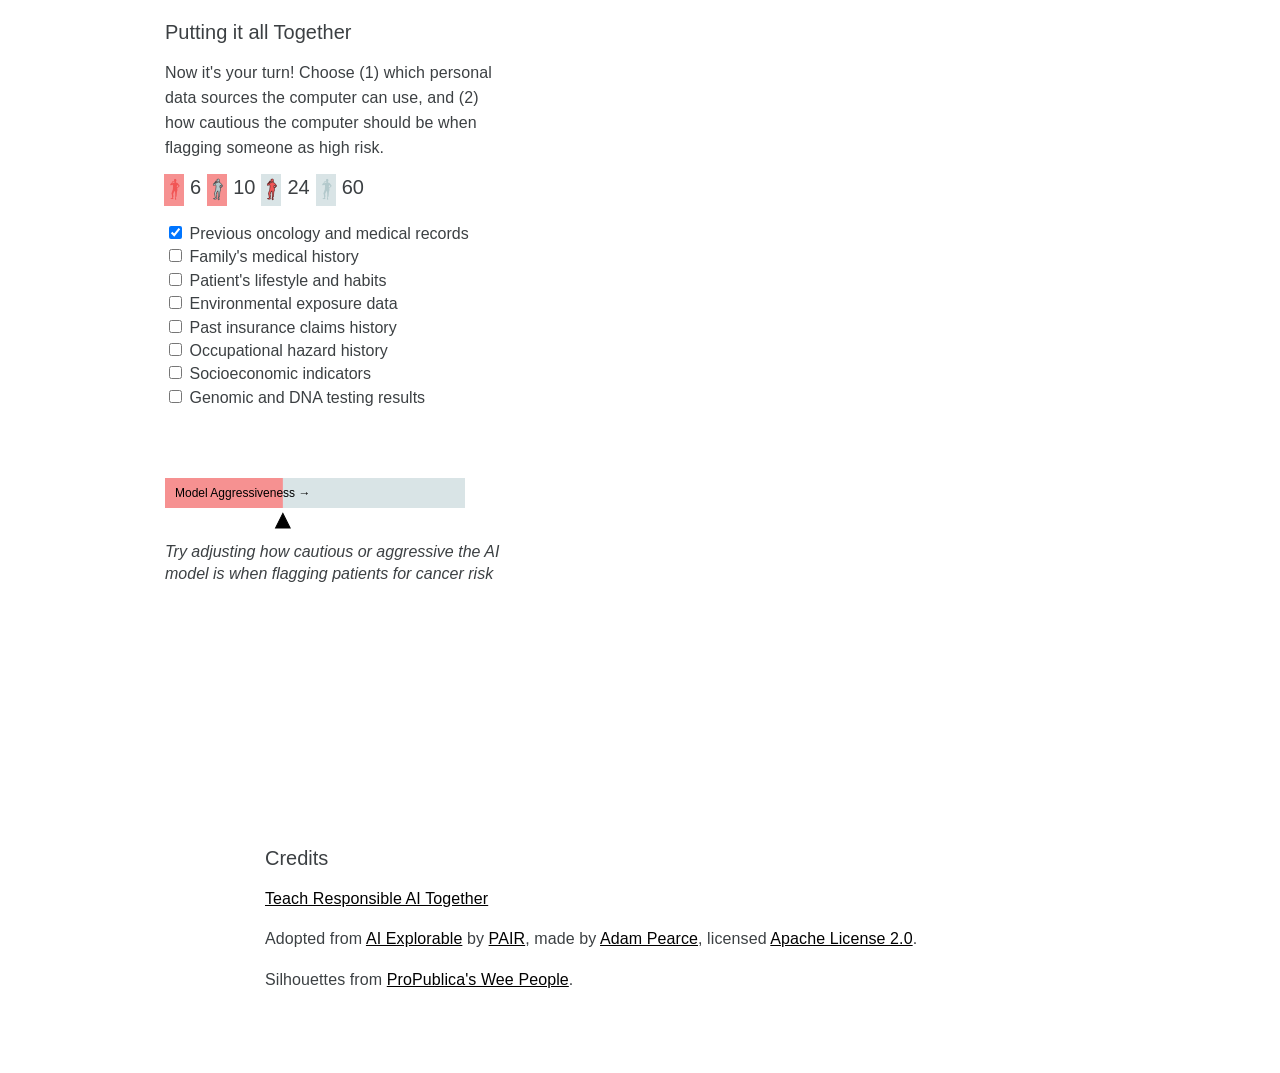
==== commit 078cf8a2: "Fix duplicate HTML IDs for data source checkboxes" ====
--- a/website/index.html
+++ b/website/index.html
@@ -149,29 +149,29 @@
 
 
             <form>
-                <input type="checkbox" id="medical-records" name="medical-records" value=".2" checked disabled>
-                <label for="medical-records">Previous oncology and medical records</label><br>
-
-                <input type="checkbox" id="family-history" name="family-history" value=".2" checked disabled>
-                <label for="family-history">Family's medical history</label><br>
-
-                <input type="checkbox" id="lifestyle-habits" name="lifestyle-habits" value=".1" checked disabled>
-                <label for="lifestyle-habits">Patient's lifestyle and habits</label><br>
-
-                <input type="checkbox" id="environmental-exposure" name="environmental-exposure" value=".1" disabled>
-                <label for="environmental-exposure">Environmental exposure data</label><br>
-
-                <input type="checkbox" id="insurance-claims" name="insurance-claims" value=".05" disabled>
-                <label for="insurance-claims">Past insurance claims history</label><br>
-
-                <input type="checkbox" id="occupational-hazard" name="occupational-hazard" value=".1" disabled>
-                <label for="occupational-hazard">Occupational hazard history</label><br>
-
-                <input type="checkbox" id="socioeconomic-indicators" name="socioeconomic-indicators" value=".05" disabled>
-                <label for="socioeconomic-indicators">Socioeconomic indicators</label><br>
-
-                <input type="checkbox" id="genomic-dna" name="genomic-dna" value=".25" disabled>
-                <label for="genomic-dna">Genomic and DNA testing results</label><br>
+                <input type="checkbox" id="medical-records-disabled" name="medical-records" value=".2" checked disabled>
+                <label for="medical-records-disabled">Previous oncology and medical records</label><br>
+
+                <input type="checkbox" id="family-history-disabled" name="family-history" value=".2" checked disabled>
+                <label for="family-history-disabled">Family's medical history</label><br>
+
+                <input type="checkbox" id="lifestyle-habits-disabled" name="lifestyle-habits" value=".1" checked disabled>
+                <label for="lifestyle-habits-disabled">Patient's lifestyle and habits</label><br>
+
+                <input type="checkbox" id="environmental-exposure-disabled" name="environmental-exposure" value=".1" disabled>
+                <label for="environmental-exposure-disabled">Environmental exposure data</label><br>
+
+                <input type="checkbox" id="insurance-claims-disabled" name="insurance-claims" value=".05" disabled>
+                <label for="insurance-claims-disabled">Past insurance claims history</label><br>
+
+                <input type="checkbox" id="occupational-hazard-disabled" name="occupational-hazard" value=".1" disabled>
+                <label for="occupational-hazard-disabled">Occupational hazard history</label><br>
+
+                <input type="checkbox" id="socioeconomic-indicators-disabled" name="socioeconomic-indicators" value=".05" disabled>
+                <label for="socioeconomic-indicators-disabled">Socioeconomic indicators</label><br>
+
+                <input type="checkbox" id="genomic-dna-disabled" name="genomic-dna" value=".25" disabled>
+                <label for="genomic-dna-disabled">Genomic and DNA testing results</label><br>
             </form>
 
 
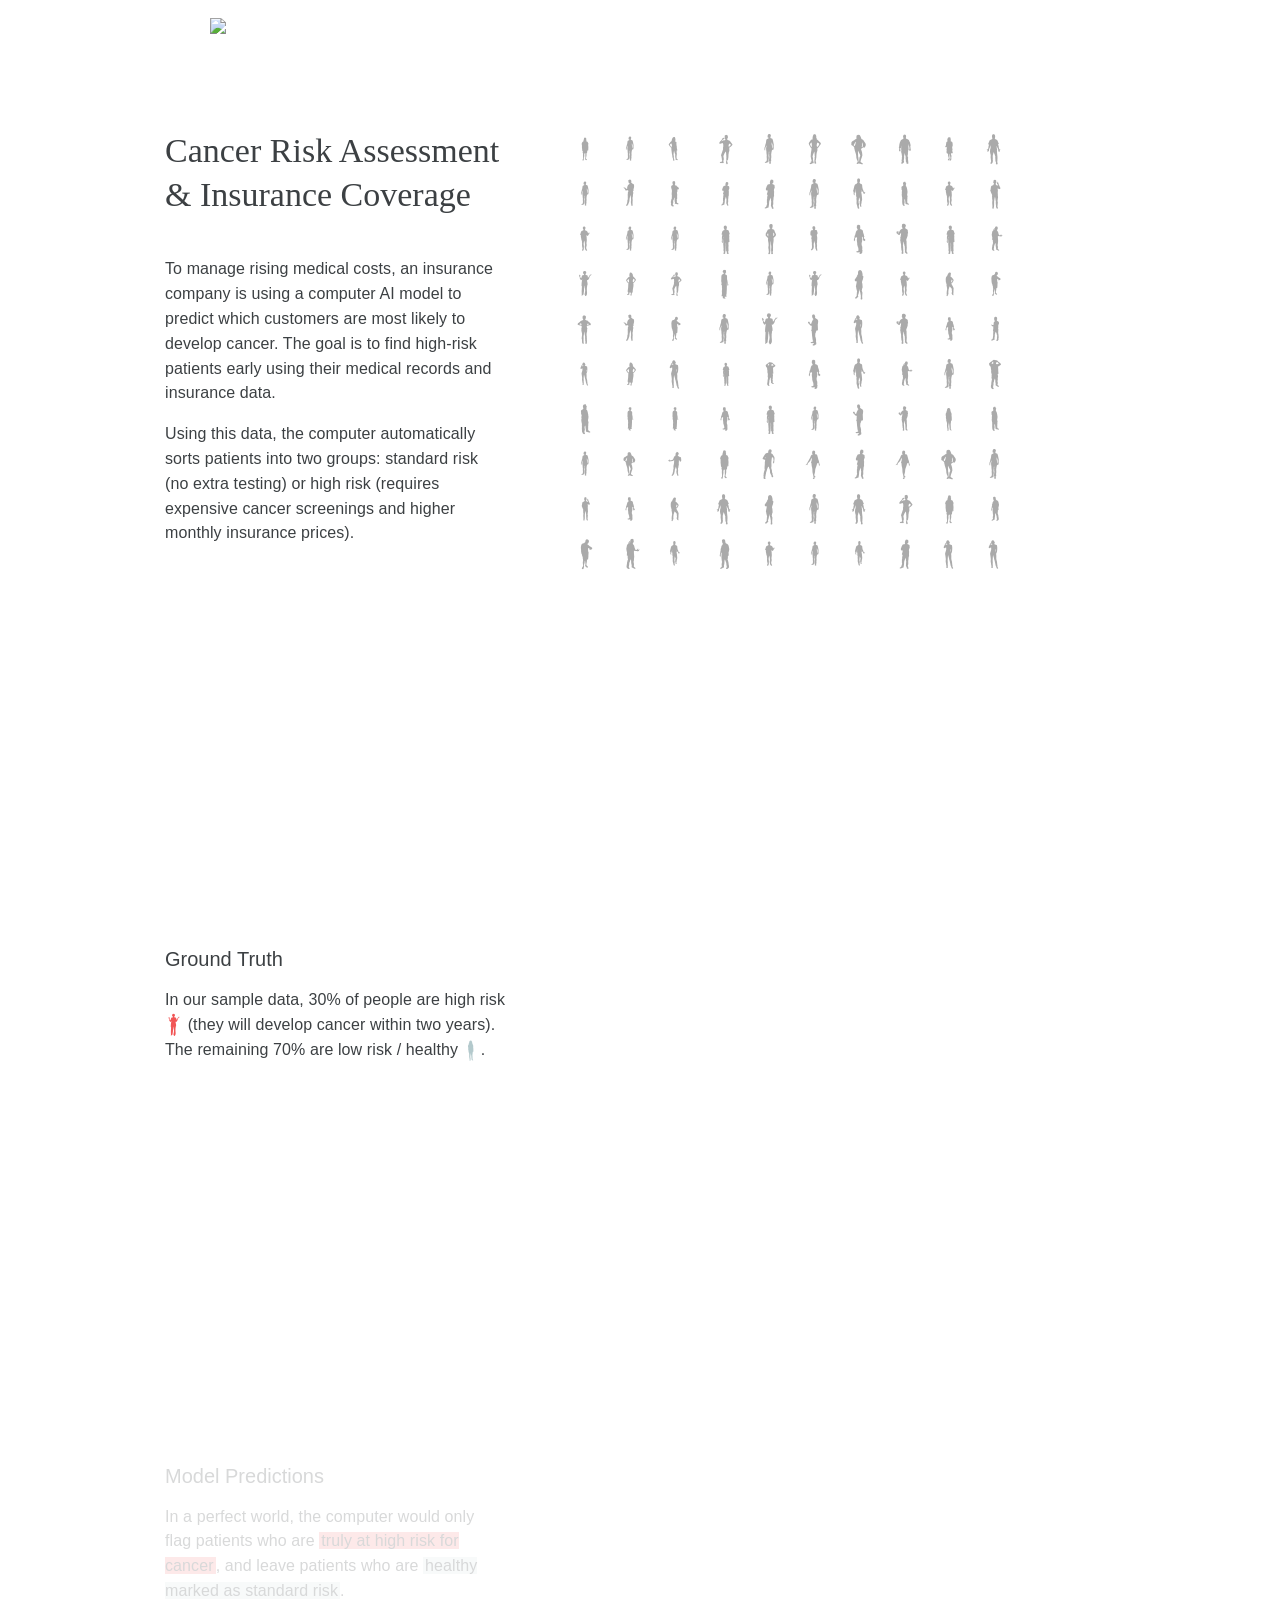
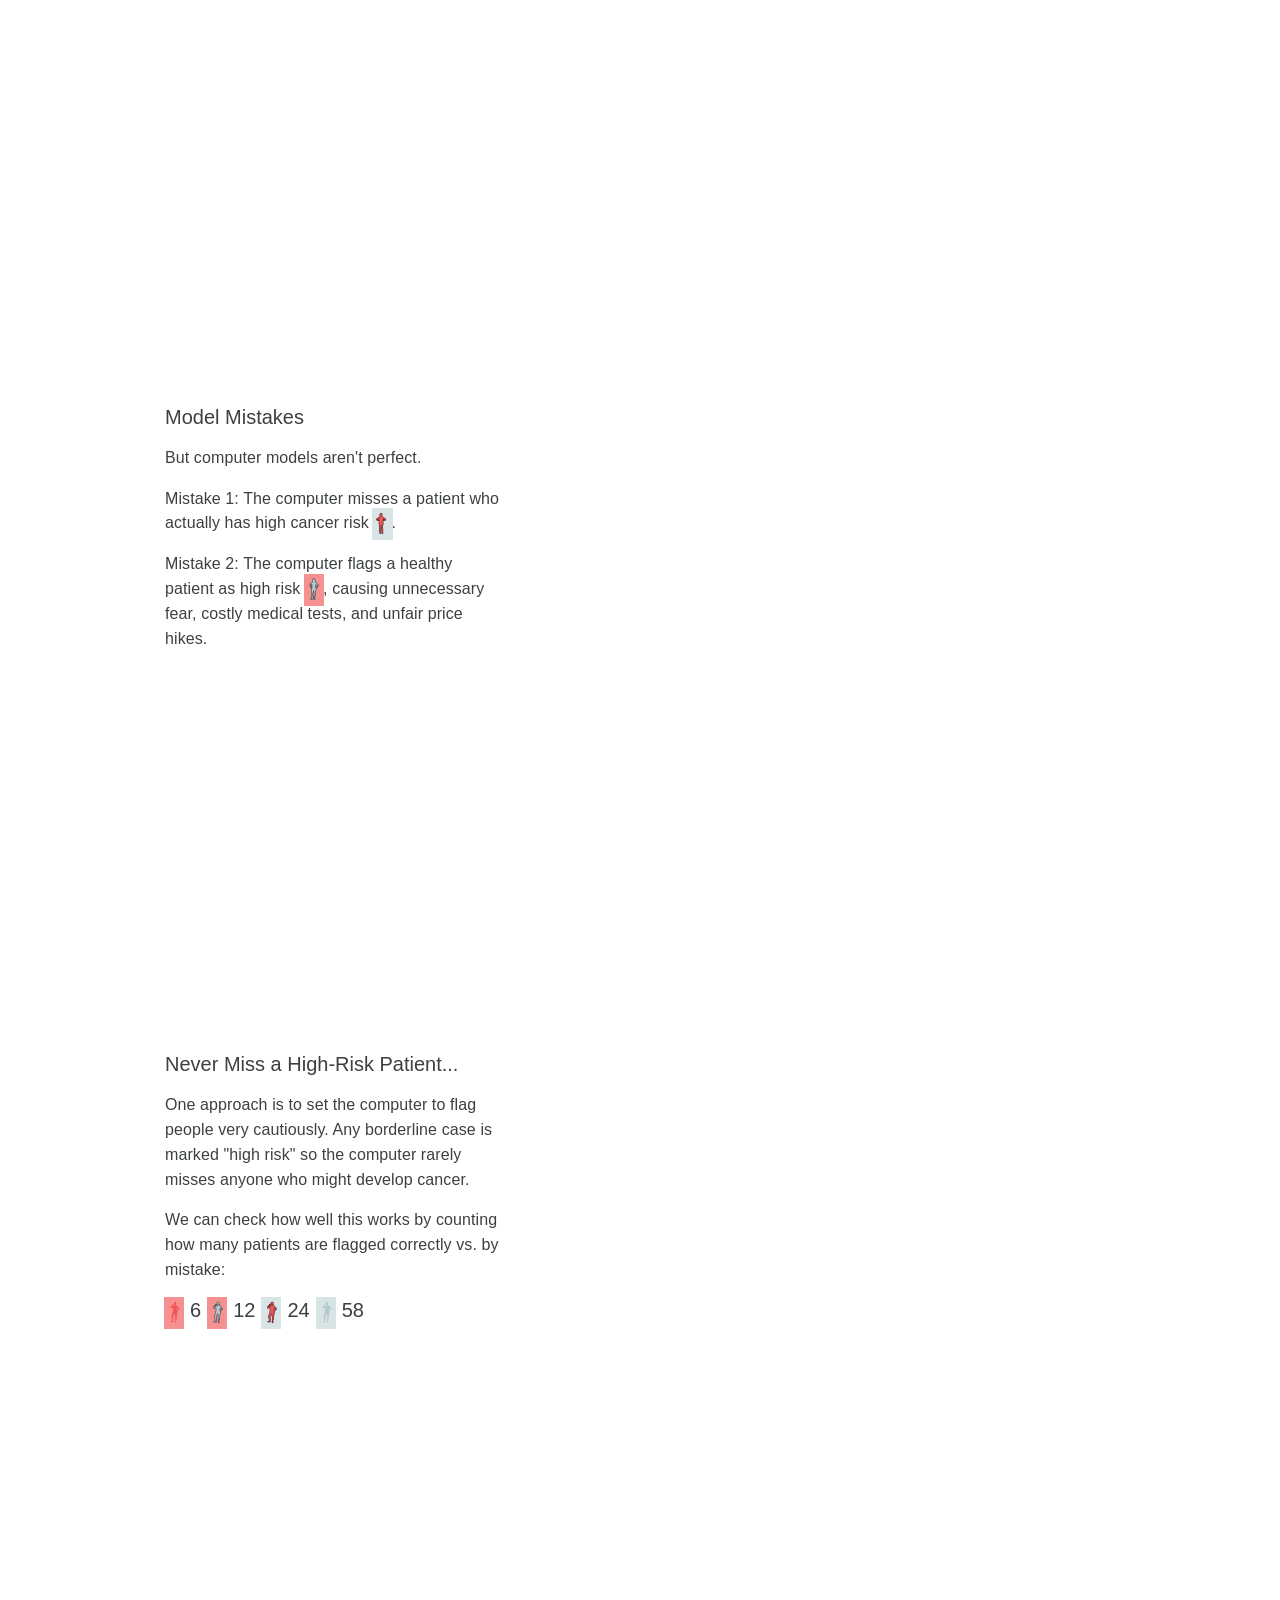
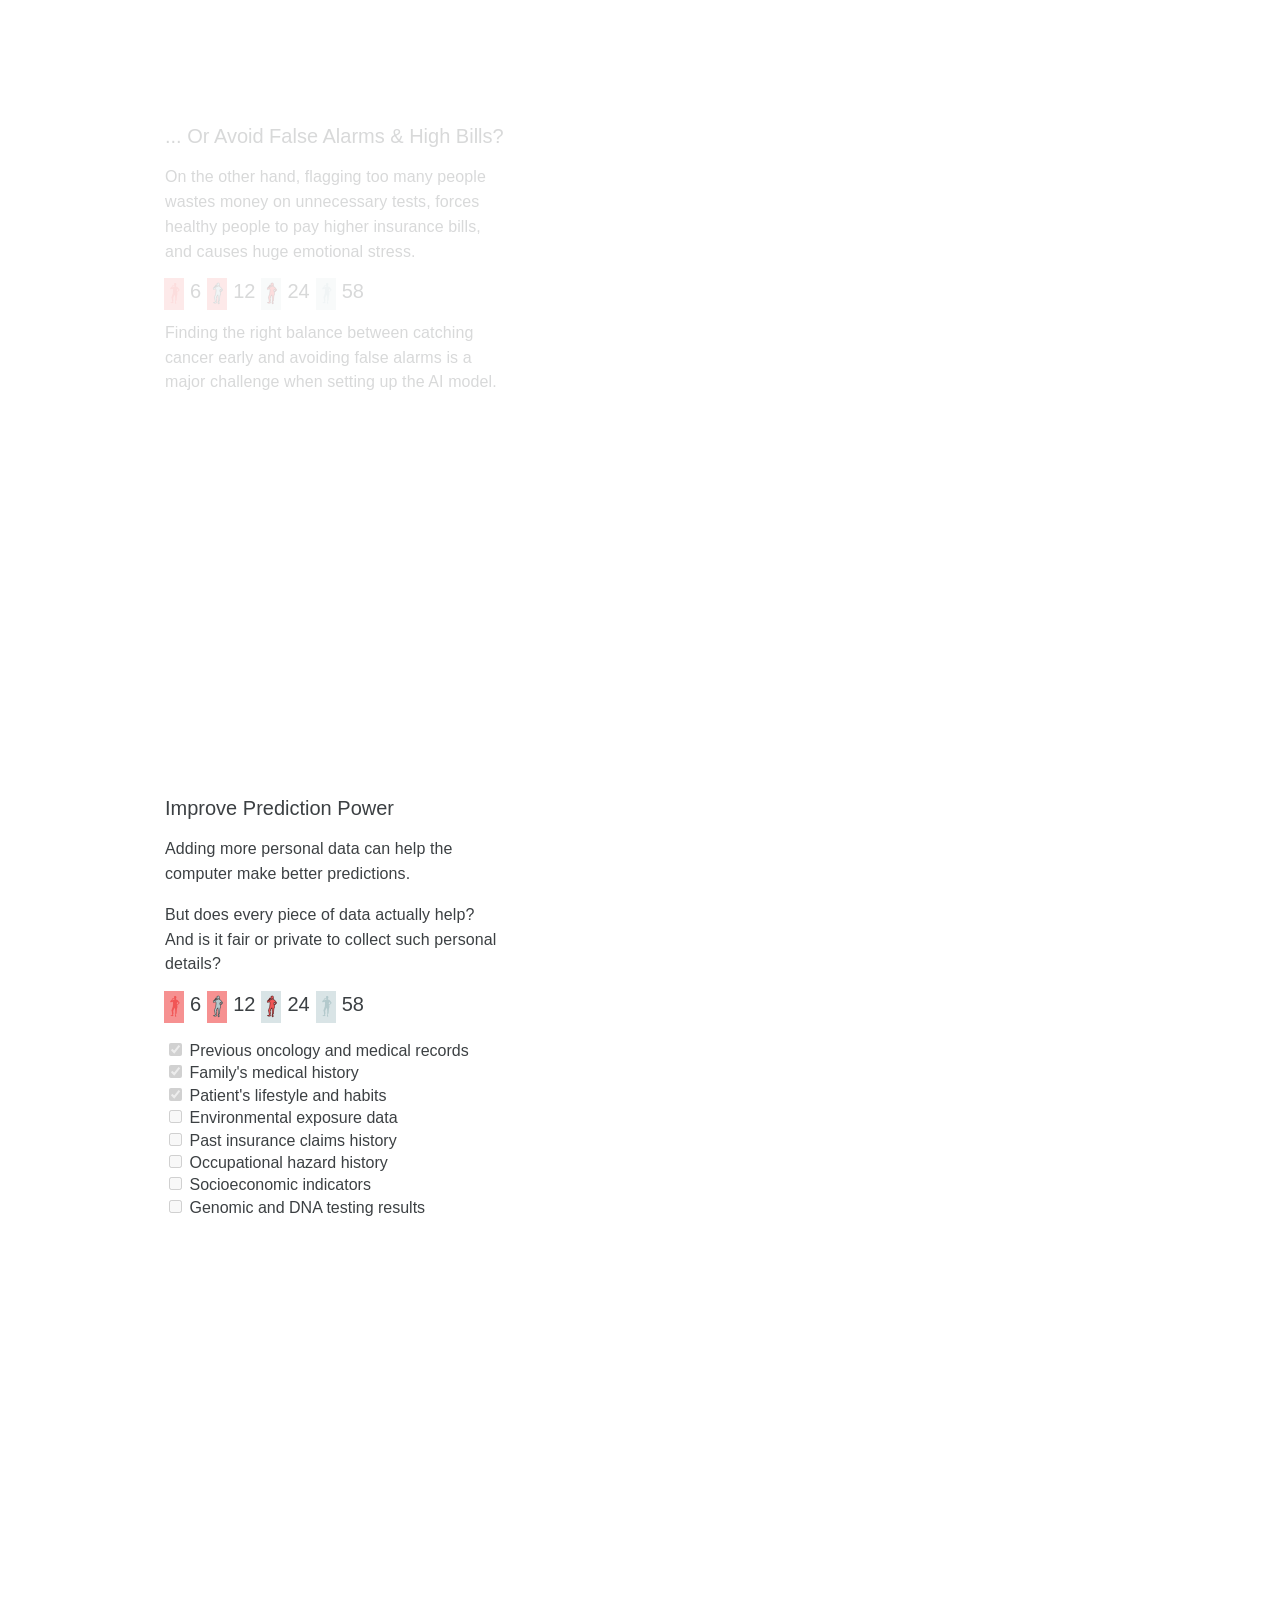
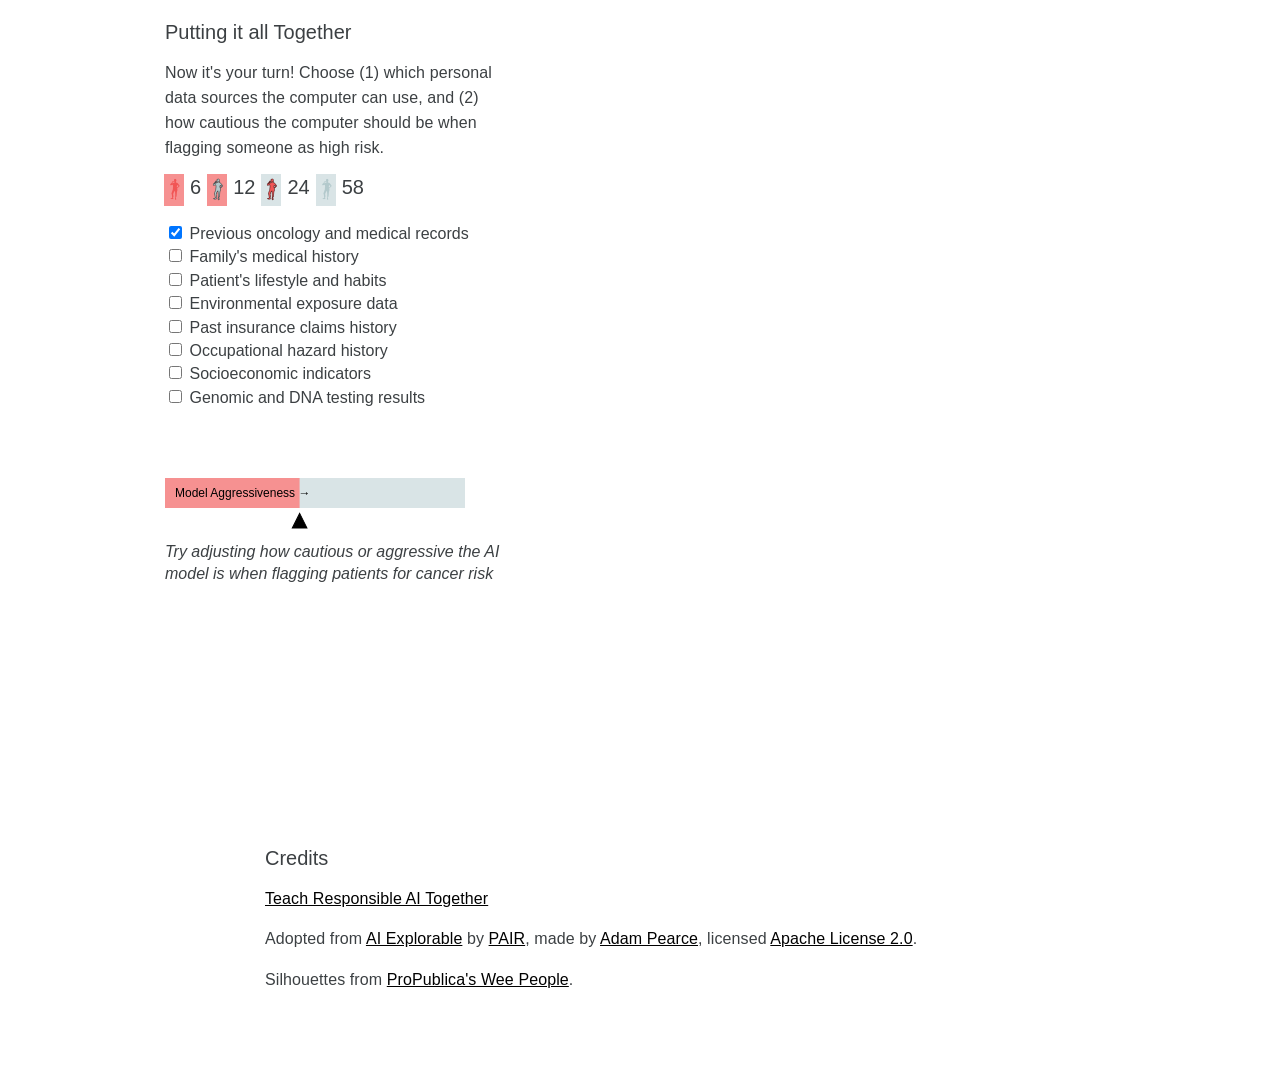
==== commit 7c5d8fe5: "Refactor school/student terminology to medical/patient terminology" ====
--- a/website/index.html
+++ b/website/index.html
@@ -284,7 +284,7 @@
     <script src='./third_party/misc.js'></script>
     <script src='./annotations.js'></script>
 
-    <script src='./students.js'></script>
+    <script src='./patients.js'></script>
     <script src='./sel.js'></script>
     <script src='./slider.js'></script>
     <script src='./mini.js'></script>
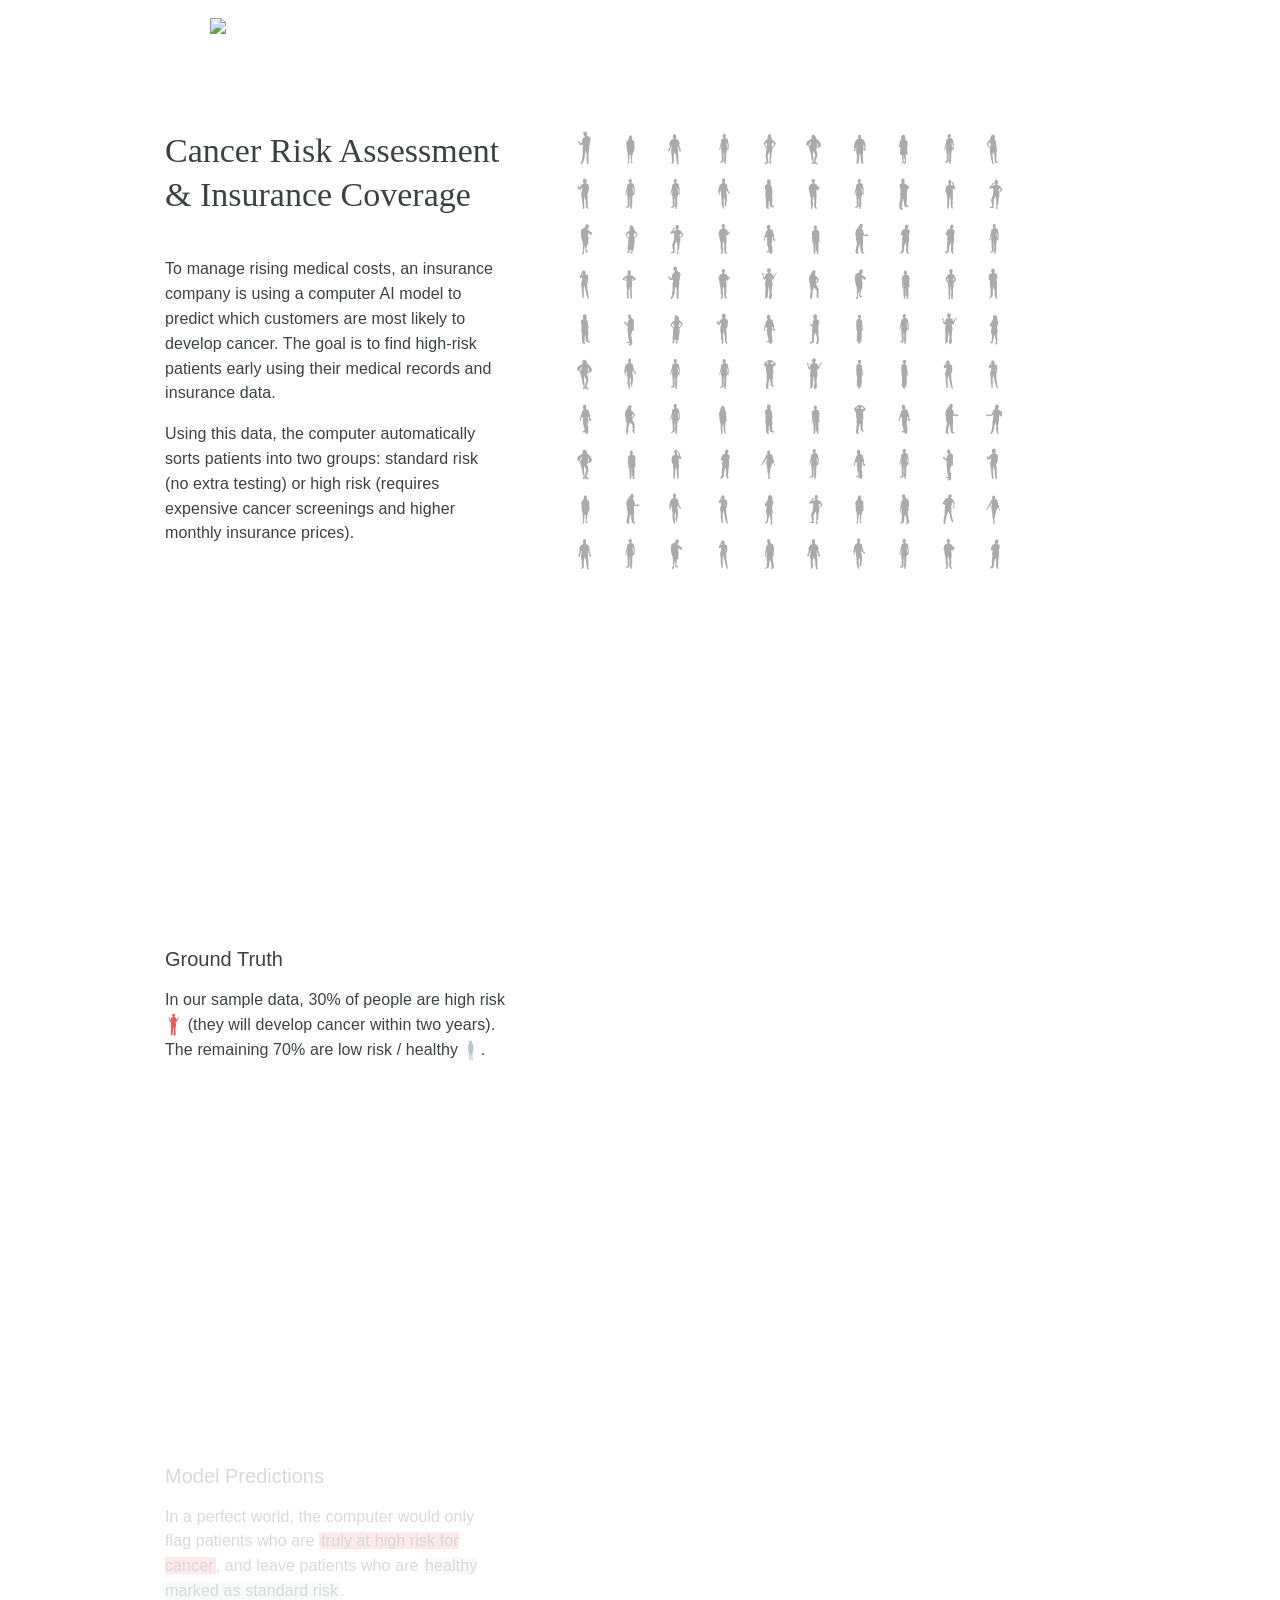
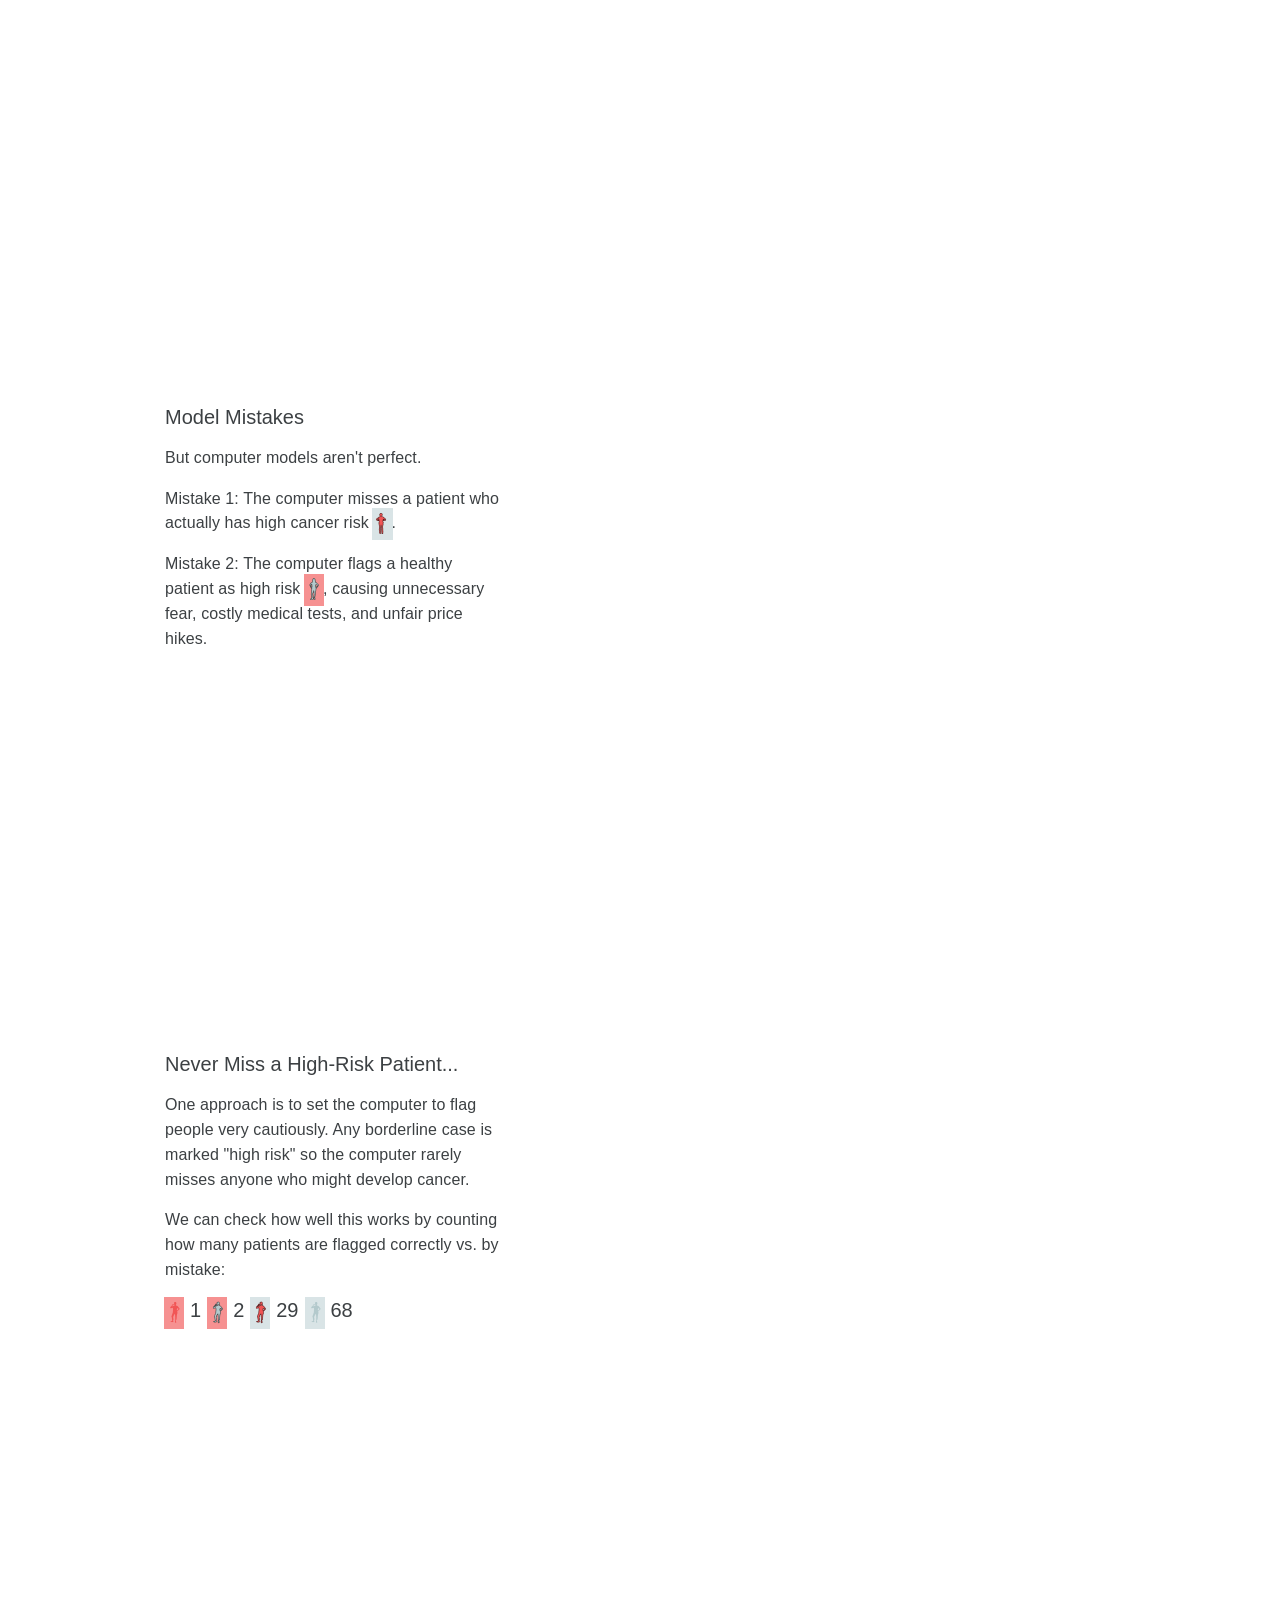
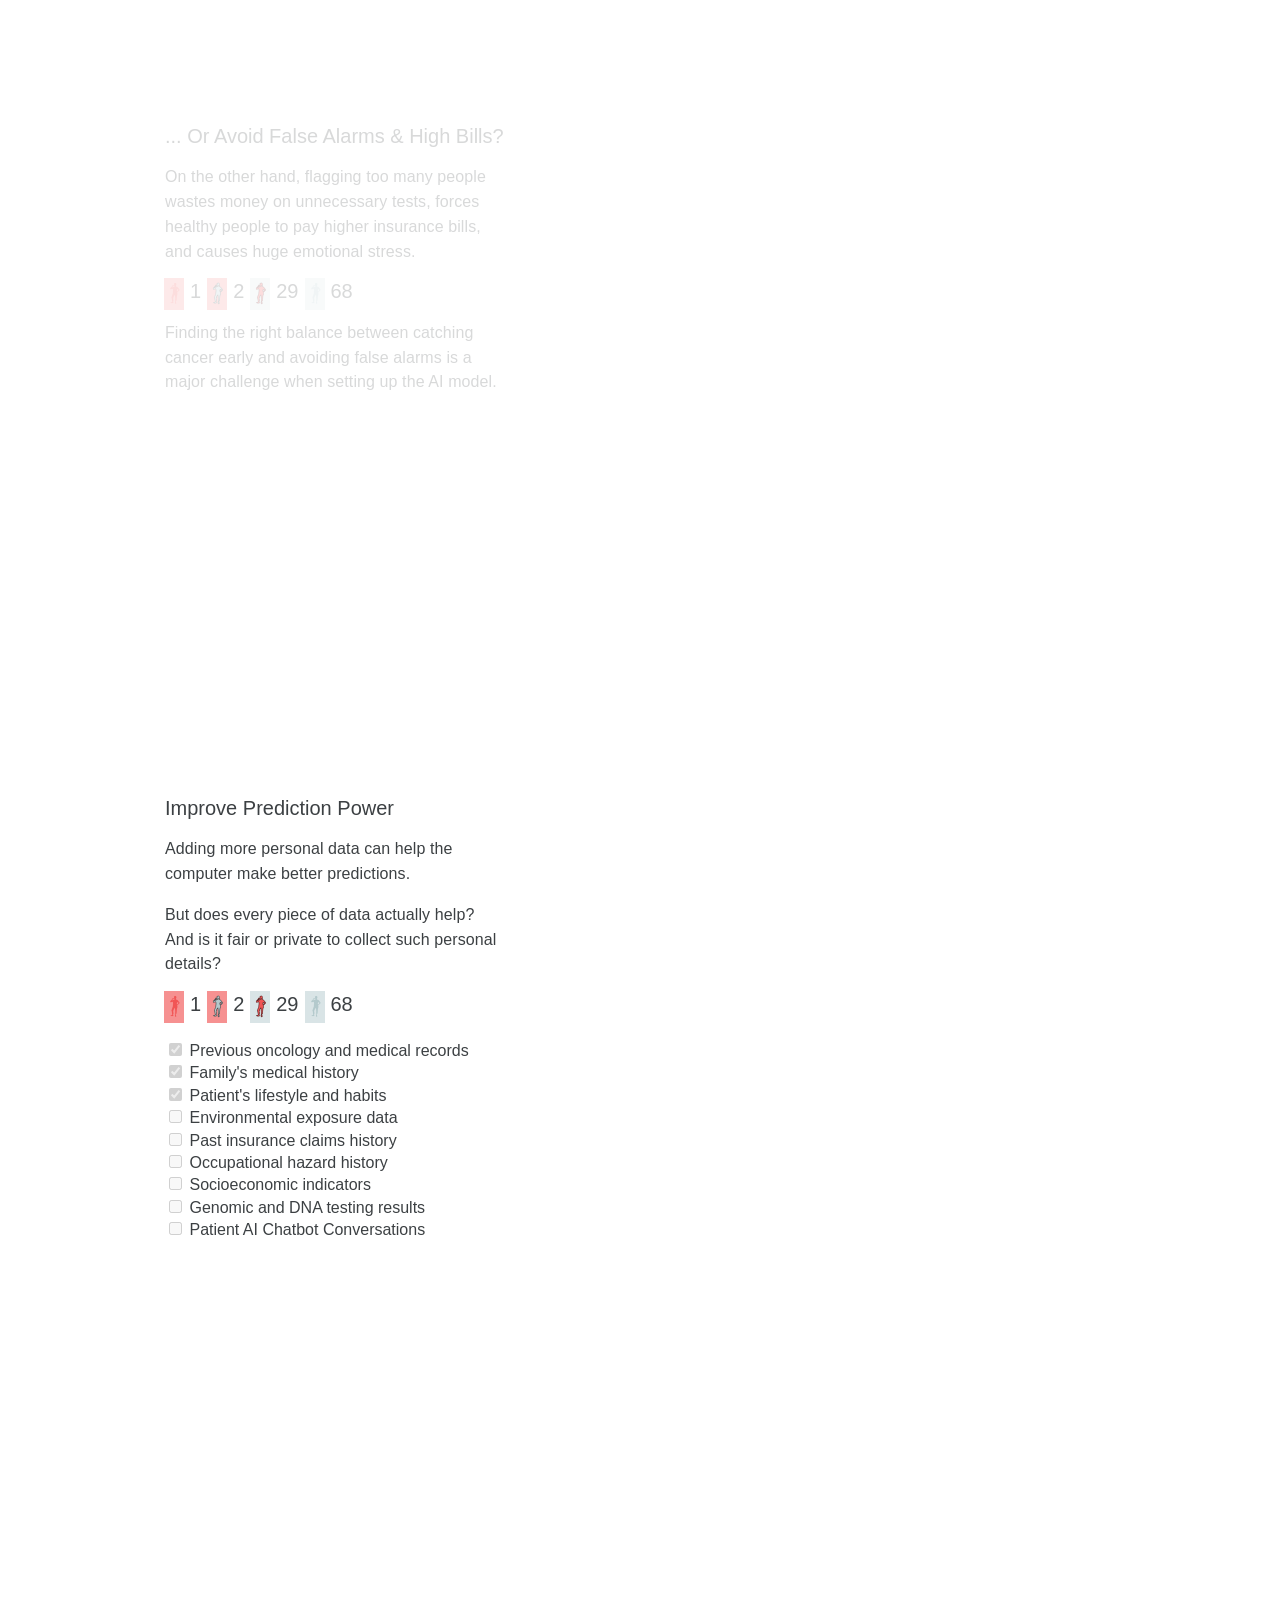
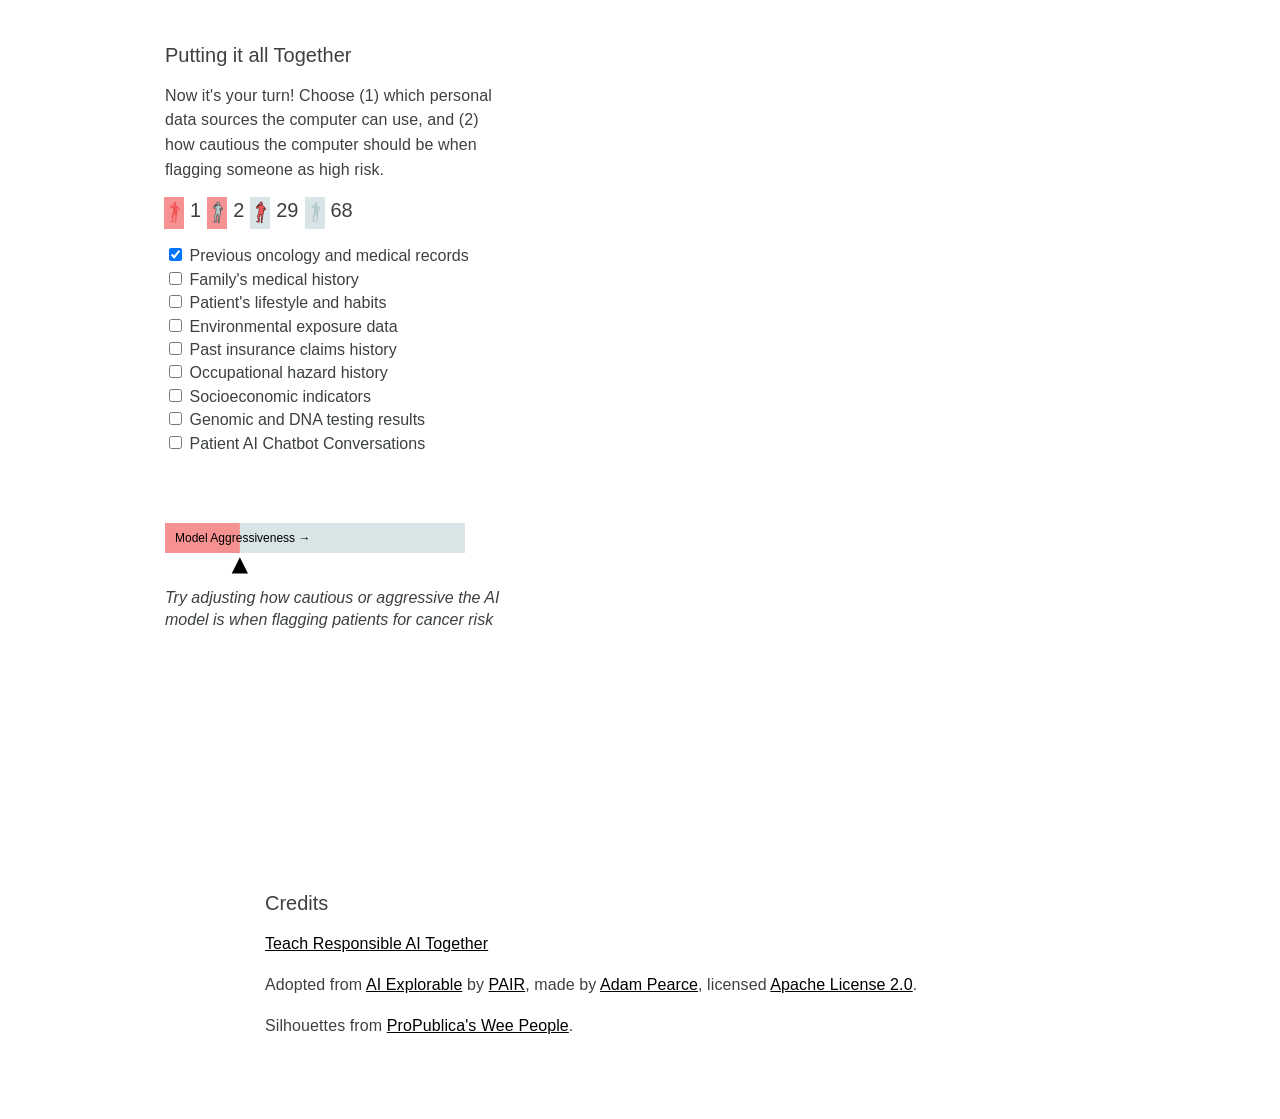
==== commit 92737e77: "Safely add Chatbot Conversations data source with 0 impact" ====
--- a/website/index.html
+++ b/website/index.html
@@ -172,6 +172,8 @@
 
                 <input type="checkbox" id="genomic-dna-disabled" name="genomic-dna" value=".25" disabled>
                 <label for="genomic-dna-disabled">Genomic and DNA testing results</label><br>
+                <input type="checkbox" id="chat-conversations-disabled" name="chat-conversations" value=".0" disabled>
+                <label for="chat-conversations-disabled">Patient AI Chatbot Conversations</label><br>
             </form>
 
 
@@ -239,11 +241,17 @@
                 </span>
                 <br>
 
-                <input type="checkbox" id="genomic-dna" name="genomic-dna" value=".25">
+                                <input type="checkbox" id="genomic-dna" name="genomic-dna" value=".25">
                 <label for="genomic-dna">Genomic and DNA testing results</label>
                 <span data-tooltip="Results from genetic screening tests that show hereditary cancer risks.">
                     <i class="fa-solid fa-circle-info icon"></i>
-                </span>
+                </span><br>
+                <input type="checkbox" id="chat-conversations" name="chat-conversations" value=".0">
+                <label for="chat-conversations">Patient AI Chatbot Conversations</label>
+                <span data-tooltip="Analysis of the patient's conversations with healthcare AI assistants.">
+                    <i class="fa-solid fa-circle-info icon"></i>
+                </span>
+
                 <br>
 
             </form>
